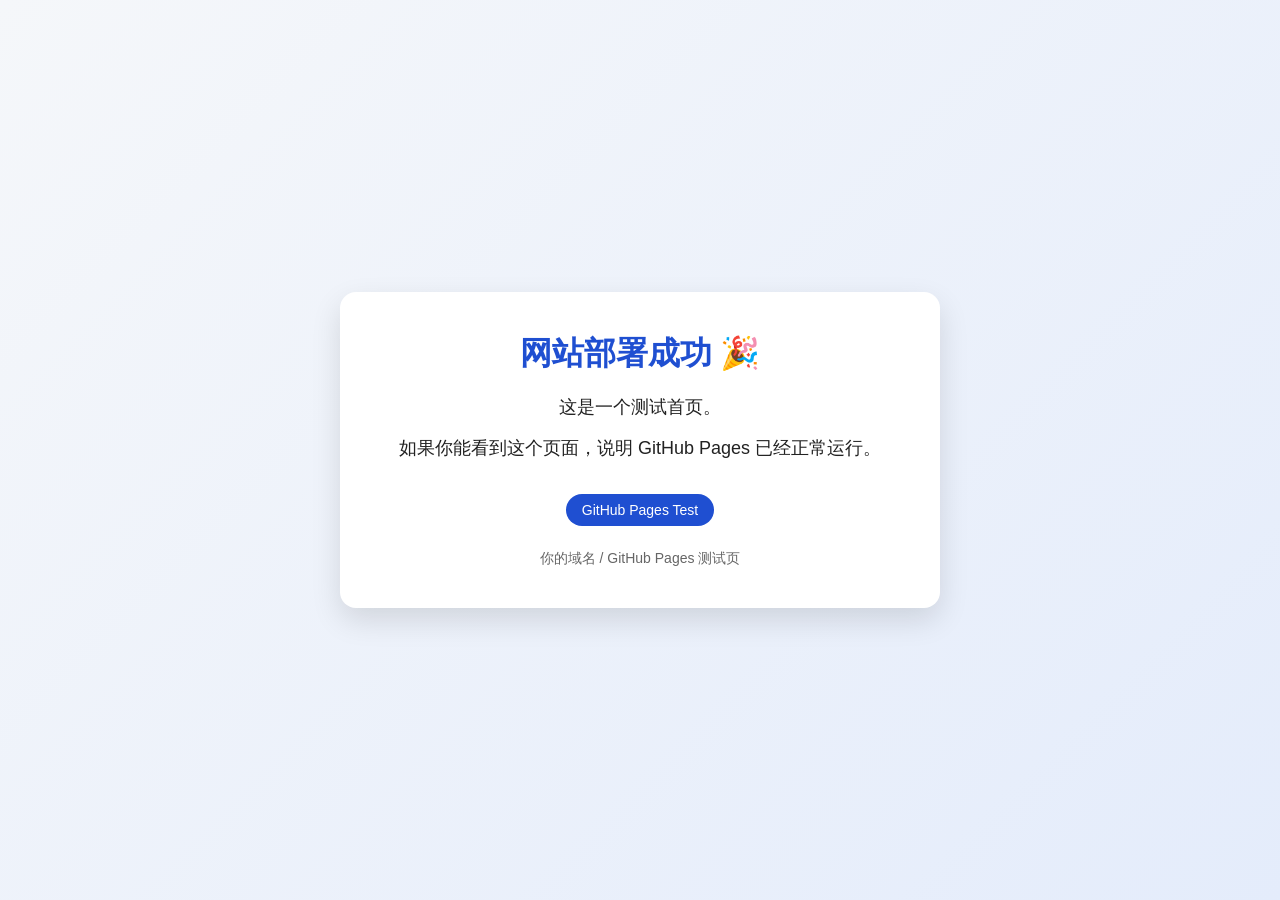
==== index.html @ 28eee6cb "Add files via upload" ====
<!DOCTYPE html>
<html lang="zh-CN">
<head>
  <meta charset="UTF-8" />
  <meta name="viewport" content="width=device-width, initial-scale=1.0" />
  <title>测试页面</title>
  <style>
    * {
      box-sizing: border-box;
    }

    body {
      margin: 0;
      font-family: Arial, "PingFang SC", "Microsoft YaHei", sans-serif;
      background: linear-gradient(135deg, #f5f7fa, #e4ecfb);
      color: #222;
      min-height: 100vh;
      display: flex;
      align-items: center;
      justify-content: center;
    }

    .card {
      width: 90%;
      max-width: 600px;
      background: #fff;
      border-radius: 16px;
      padding: 40px 30px;
      box-shadow: 0 12px 30px rgba(0, 0, 0, 0.12);
      text-align: center;
    }

    h1 {
      margin: 0 0 16px;
      font-size: 32px;
      color: #1f4fd1;
    }

    p {
      font-size: 18px;
      line-height: 1.7;
      margin: 10px 0;
    }

    .tag {
      display: inline-block;
      margin-top: 20px;
      padding: 8px 16px;
      background: #1f4fd1;
      color: #fff;
      border-radius: 999px;
      font-size: 14px;
    }

    .footer {
      margin-top: 24px;
      font-size: 14px;
      color: #666;
    }

    @media (max-width: 480px) {
      .card {
        padding: 30px 20px;
      }

      h1 {
        font-size: 26px;
      }

      p {
        font-size: 16px;
      }
    }
  </style>
</head>
<body>
  <div class="card">
    <h1>网站部署成功 🎉</h1>
    <p>这是一个测试首页。</p>
    <p>如果你能看到这个页面，说明 GitHub Pages 已经正常运行。</p>
    <div class="tag">GitHub Pages Test</div>
    <div class="footer">你的域名 / GitHub Pages 测试页</div>
  </div>
</body>
</html>
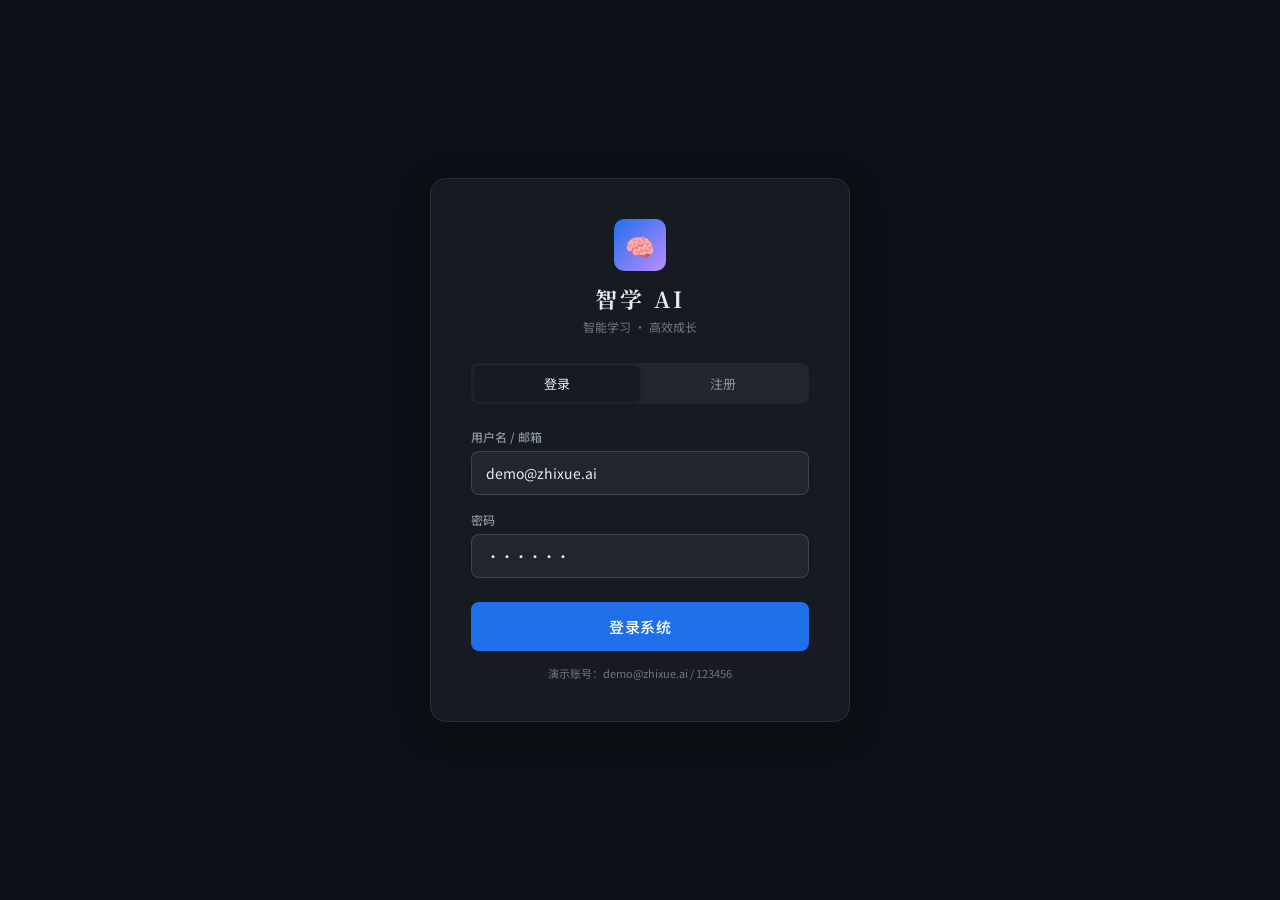
==== commit bbd2c53c: "Update index.html" ====
--- a/index.html
+++ b/index.html
@@ -1,85 +1,2077 @@
 <!DOCTYPE html>
 <html lang="zh-CN">
 <head>
-  <meta charset="UTF-8" />
-  <meta name="viewport" content="width=device-width, initial-scale=1.0" />
-  <title>测试页面</title>
-  <style>
-    * {
-      box-sizing: border-box;
-    }
-
-    body {
-      margin: 0;
-      font-family: Arial, "PingFang SC", "Microsoft YaHei", sans-serif;
-      background: linear-gradient(135deg, #f5f7fa, #e4ecfb);
-      color: #222;
-      min-height: 100vh;
-      display: flex;
-      align-items: center;
-      justify-content: center;
-    }
-
-    .card {
-      width: 90%;
-      max-width: 600px;
-      background: #fff;
-      border-radius: 16px;
-      padding: 40px 30px;
-      box-shadow: 0 12px 30px rgba(0, 0, 0, 0.12);
-      text-align: center;
-    }
-
-    h1 {
-      margin: 0 0 16px;
-      font-size: 32px;
-      color: #1f4fd1;
-    }
-
-    p {
-      font-size: 18px;
-      line-height: 1.7;
-      margin: 10px 0;
-    }
-
-    .tag {
-      display: inline-block;
-      margin-top: 20px;
-      padding: 8px 16px;
-      background: #1f4fd1;
-      color: #fff;
-      border-radius: 999px;
-      font-size: 14px;
-    }
-
-    .footer {
-      margin-top: 24px;
-      font-size: 14px;
-      color: #666;
-    }
-
-    @media (max-width: 480px) {
-      .card {
-        padding: 30px 20px;
-      }
-
-      h1 {
-        font-size: 26px;
-      }
-
-      p {
-        font-size: 16px;
-      }
-    }
-  </style>
+<meta charset="UTF-8">
+<meta name="viewport" content="width=device-width, initial-scale=1.0">
+<title>智学 AI · 完整学习系统</title>
+<style>
+@import url('https://fonts.googleapis.com/css2?family=Noto+Serif+SC:wght@400;600;700;900&family=Noto+Sans+SC:wght@300;400;500;700&family=JetBrains+Mono:wght@400;500;600&display=swap');
+
+:root {
+  --bg: #0d1117;
+  --bg2: #161b22;
+  --bg3: #21262d;
+  --bg4: #2d333b;
+  --border: rgba(255,255,255,0.08);
+  --border2: rgba(255,255,255,0.14);
+  --text: #e6edf3;
+  --text2: #8b949e;
+  --text3: #6e7681;
+  --accent: #58a6ff;
+  --accent2: #1f6feb;
+  --green: #3fb950;
+  --orange: #d29922;
+  --red: #f85149;
+  --purple: #bc8cff;
+  --teal: #39d353;
+  --gold: #e3b341;
+  --glow: 0 0 20px rgba(88,166,255,0.15);
+  --shadow: 0 8px 32px rgba(0,0,0,0.4);
+  --radius: 12px;
+  --radius-sm: 8px;
+}
+
+*{box-sizing:border-box;margin:0;padding:0;}
+html{scroll-behavior:smooth;}
+body{font-family:'Noto Sans SC',sans-serif;background:var(--bg);color:var(--text);min-height:100vh;overflow-x:hidden;}
+
+/* Scrollbar */
+::-webkit-scrollbar{width:5px;height:5px;}
+::-webkit-scrollbar-track{background:var(--bg2);}
+::-webkit-scrollbar-thumb{background:var(--bg4);border-radius:3px;}
+
+/* ===== LAYOUT ===== */
+.app{display:flex;min-height:100vh;}
+
+/* Sidebar */
+.sidebar{
+  width:220px;min-width:220px;background:var(--bg2);
+  border-right:1px solid var(--border);
+  display:flex;flex-direction:column;
+  position:sticky;top:0;height:100vh;overflow-y:auto;
+  transition:width 0.3s;z-index:100;
+}
+.sidebar-logo{
+  padding:20px 18px 14px;
+  border-bottom:1px solid var(--border);
+  display:flex;align-items:center;gap:10px;
+}
+.logo-icon{
+  width:34px;height:34px;border-radius:10px;
+  background:linear-gradient(135deg,#1f6feb,#bc8cff);
+  display:flex;align-items:center;justify-content:center;
+  font-size:16px;flex-shrink:0;
+}
+.logo-text{font-family:'Noto Serif SC',serif;font-size:16px;font-weight:700;letter-spacing:2px;}
+.logo-sub{font-size:9px;color:var(--text3);letter-spacing:1px;margin-top:1px;}
+
+.sidebar-nav{flex:1;padding:10px 10px;}
+.nav-section{margin-bottom:20px;}
+.nav-section-title{
+  font-size:10px;color:var(--text3);letter-spacing:1.5px;
+  text-transform:uppercase;padding:4px 8px 8px;font-weight:600;
+}
+.nav-item{
+  display:flex;align-items:center;gap:10px;
+  padding:9px 10px;border-radius:var(--radius-sm);
+  cursor:pointer;transition:all 0.2s;
+  font-size:13px;color:var(--text2);
+  position:relative;
+}
+.nav-item:hover{background:var(--bg3);color:var(--text);}
+.nav-item.active{background:rgba(88,166,255,0.12);color:var(--accent);}
+.nav-item.active::before{
+  content:'';position:absolute;left:-10px;top:50%;transform:translateY(-50%);
+  width:3px;height:18px;background:var(--accent);border-radius:2px;
+}
+.nav-icon{font-size:15px;width:18px;text-align:center;}
+.nav-badge{
+  margin-left:auto;background:var(--accent2);color:white;
+  font-size:10px;padding:1px 6px;border-radius:10px;
+  font-family:'JetBrains Mono',monospace;
+}
+
+.sidebar-footer{
+  padding:14px;border-top:1px solid var(--border);
+}
+.user-card{
+  display:flex;align-items:center;gap:10px;
+  padding:8px;border-radius:var(--radius-sm);
+  cursor:pointer;
+}
+.user-card:hover{background:var(--bg3);}
+.avatar{
+  width:32px;height:32px;border-radius:50%;
+  background:linear-gradient(135deg,#1f6feb,#39d353);
+  display:flex;align-items:center;justify-content:center;
+  font-size:13px;font-weight:700;color:white;flex-shrink:0;
+}
+.user-info{flex:1;min-width:0;}
+.user-name{font-size:13px;font-weight:500;white-space:nowrap;overflow:hidden;text-overflow:ellipsis;}
+.user-role{font-size:10px;color:var(--text3);}
+.user-logout{font-size:11px;color:var(--text3);cursor:pointer;padding:2px 6px;border-radius:4px;margin-left:auto;}
+.user-logout:hover{color:var(--red);background:rgba(248,81,73,0.1);}
+
+/* Main content */
+.main{flex:1;overflow-y:auto;min-width:0;}
+
+/* ===== PAGES ===== */
+.page{display:none;padding:32px;min-height:100vh;animation:fadeIn 0.3s ease;}
+.page.active{display:block;}
+@keyframes fadeIn{from{opacity:0;transform:translateY(8px);}to{opacity:1;transform:translateY(0);}}
+
+.page-header{margin-bottom:28px;}
+.page-title{font-family:'Noto Serif SC',serif;font-size:24px;font-weight:700;margin-bottom:6px;}
+.page-sub{font-size:13px;color:var(--text2);}
+
+/* ===== AUTH ===== */
+#page-auth{
+  display:flex;align-items:center;justify-content:center;
+  min-height:100vh;background:var(--bg);padding:20px;
+}
+.auth-container{
+  width:100%;max-width:420px;
+  background:var(--bg2);border:1px solid var(--border);
+  border-radius:16px;padding:40px;
+  box-shadow:var(--shadow);
+}
+.auth-logo{text-align:center;margin-bottom:28px;}
+.auth-logo .logo-icon{width:52px;height:52px;font-size:24px;margin:0 auto 12px;}
+.auth-logo h1{font-family:'Noto Serif SC',serif;font-size:22px;letter-spacing:3px;}
+.auth-logo p{font-size:12px;color:var(--text3);margin-top:4px;}
+.auth-tabs{display:flex;gap:0;margin-bottom:24px;background:var(--bg3);border-radius:8px;padding:3px;}
+.auth-tab{
+  flex:1;padding:8px;text-align:center;font-size:13px;
+  cursor:pointer;border-radius:6px;transition:all 0.2s;color:var(--text2);
+}
+.auth-tab.active{background:var(--bg2);color:var(--text);box-shadow:0 1px 4px rgba(0,0,0,0.3);}
+.form-group{margin-bottom:16px;}
+.form-label{font-size:12px;color:var(--text2);margin-bottom:6px;display:block;font-weight:500;}
+.form-input{
+  width:100%;padding:11px 14px;
+  background:var(--bg3);border:1px solid var(--border2);
+  border-radius:var(--radius-sm);color:var(--text);
+  font-size:14px;font-family:'Noto Sans SC',sans-serif;
+  outline:none;transition:border-color 0.2s;
+}
+.form-input:focus{border-color:var(--accent);}
+.form-select{
+  width:100%;padding:11px 14px;
+  background:var(--bg3);border:1px solid var(--border2);
+  border-radius:var(--radius-sm);color:var(--text);
+  font-size:14px;font-family:'Noto Sans SC',sans-serif;
+  outline:none;-webkit-appearance:none;
+}
+.btn{
+  display:inline-flex;align-items:center;justify-content:center;gap:6px;
+  padding:10px 20px;border-radius:var(--radius-sm);
+  font-size:13px;font-weight:500;font-family:'Noto Sans SC',sans-serif;
+  cursor:pointer;border:none;transition:all 0.2s;letter-spacing:0.5px;
+}
+.btn-primary{background:var(--accent2);color:white;}
+.btn-primary:hover{background:#388bfd;transform:translateY(-1px);box-shadow:0 4px 16px rgba(31,111,235,0.35);}
+.btn-secondary{background:var(--bg3);color:var(--text);border:1px solid var(--border2);}
+.btn-secondary:hover{background:var(--bg4);}
+.btn-danger{background:rgba(248,81,73,0.15);color:var(--red);border:1px solid rgba(248,81,73,0.3);}
+.btn-danger:hover{background:rgba(248,81,73,0.25);}
+.btn-success{background:rgba(63,185,80,0.15);color:var(--green);border:1px solid rgba(63,185,80,0.3);}
+.btn-success:hover{background:rgba(63,185,80,0.25);}
+.btn-full{width:100%;}
+.btn-sm{padding:6px 14px;font-size:12px;}
+.btn-lg{padding:14px 28px;font-size:15px;}
+.btn:disabled{opacity:0.4;cursor:not-allowed;transform:none!important;}
+
+/* ===== CARDS ===== */
+.card{
+  background:var(--bg2);border:1px solid var(--border);
+  border-radius:var(--radius);padding:20px;
+  transition:border-color 0.2s;
+}
+.card:hover{border-color:var(--border2);}
+.card-header{display:flex;align-items:center;justify-content:space-between;margin-bottom:16px;}
+.card-title{font-size:14px;font-weight:600;display:flex;align-items:center;gap:8px;}
+
+/* ===== GRID ===== */
+.grid-2{display:grid;grid-template-columns:repeat(2,1fr);gap:16px;}
+.grid-3{display:grid;grid-template-columns:repeat(3,1fr);gap:16px;}
+.grid-4{display:grid;grid-template-columns:repeat(4,1fr);gap:16px;}
+
+/* ===== STAT CARDS ===== */
+.stat-card{
+  background:var(--bg2);border:1px solid var(--border);
+  border-radius:var(--radius);padding:20px;
+  position:relative;overflow:hidden;
+}
+.stat-card::before{
+  content:'';position:absolute;top:0;left:0;right:0;height:2px;
+}
+.stat-card.blue::before{background:linear-gradient(90deg,var(--accent),var(--purple));}
+.stat-card.green::before{background:linear-gradient(90deg,var(--green),var(--teal));}
+.stat-card.orange::before{background:linear-gradient(90deg,var(--orange),var(--gold));}
+.stat-card.red::before{background:linear-gradient(90deg,var(--red),var(--orange));}
+.stat-num{font-family:'JetBrains Mono',monospace;font-size:28px;font-weight:600;margin-bottom:4px;}
+.stat-label{font-size:12px;color:var(--text2);}
+.stat-icon{font-size:28px;position:absolute;right:16px;top:16px;opacity:0.15;}
+.stat-change{font-size:11px;margin-top:8px;}
+.stat-change.up{color:var(--green);}
+.stat-change.down{color:var(--red);}
+
+/* ===== DASHBOARD ===== */
+.activity-grid{
+  display:grid;
+  grid-template-columns:7px;
+  gap:3px;
+  /* will be built by JS */
+}
+.heatmap{display:flex;gap:3px;flex-wrap:nowrap;overflow-x:auto;padding-bottom:4px;}
+.heatmap-col{display:flex;flex-direction:column;gap:3px;}
+.heatmap-cell{
+  width:12px;height:12px;border-radius:2px;
+  background:var(--bg3);
+  transition:background 0.2s;cursor:default;
+}
+.heatmap-cell.l1{background:rgba(57,211,83,0.2);}
+.heatmap-cell.l2{background:rgba(57,211,83,0.45);}
+.heatmap-cell.l3{background:rgba(57,211,83,0.7);}
+.heatmap-cell.l4{background:var(--teal);}
+
+/* ===== RESOURCE LIBRARY ===== */
+.file-grid{display:grid;grid-template-columns:repeat(auto-fill,minmax(200px,1fr));gap:14px;}
+.file-card{
+  background:var(--bg2);border:1px solid var(--border);
+  border-radius:var(--radius);padding:16px;
+  cursor:pointer;transition:all 0.2s;
+  position:relative;overflow:hidden;
+}
+.file-card:hover{border-color:var(--accent);transform:translateY(-2px);box-shadow:var(--glow);}
+.file-card.selected{border-color:var(--accent);background:rgba(88,166,255,0.06);}
+.file-type-icon{font-size:32px;margin-bottom:10px;display:block;}
+.file-name{font-size:13px;font-weight:500;margin-bottom:4px;word-break:break-word;}
+.file-meta{font-size:11px;color:var(--text3);}
+.file-tags{display:flex;flex-wrap:wrap;gap:4px;margin-top:8px;}
+.tag{
+  padding:2px 8px;border-radius:10px;font-size:10px;
+  background:rgba(88,166,255,0.1);color:var(--accent);
+  border:1px solid rgba(88,166,255,0.2);
+}
+.file-actions{
+  display:flex;gap:6px;margin-top:10px;
+  opacity:0;transition:opacity 0.2s;
+}
+.file-card:hover .file-actions{opacity:1;}
+.upload-drop-zone{
+  border:2px dashed var(--border2);border-radius:var(--radius);
+  padding:40px;text-align:center;cursor:pointer;
+  transition:all 0.3s;margin-bottom:20px;
+}
+.upload-drop-zone:hover,.upload-drop-zone.drag-over{
+  border-color:var(--accent);background:rgba(88,166,255,0.04);
+}
+.upload-drop-zone input{position:absolute;opacity:0;pointer-events:none;}
+
+/* ===== QUIZ ===== */
+.quiz-setup{max-width:700px;}
+.quiz-active{max-width:760px;margin:0 auto;}
+.question-wrapper{
+  background:var(--bg2);border:1px solid var(--border);
+  border-radius:16px;padding:32px;
+  animation:fadeIn 0.4s ease;
+}
+.q-meta{display:flex;align-items:center;gap:12px;margin-bottom:20px;}
+.q-num{
+  font-family:'JetBrains Mono',monospace;font-size:12px;
+  color:var(--text3);
+}
+.q-type-tag{
+  padding:3px 10px;border-radius:20px;font-size:11px;font-weight:500;
+  letter-spacing:0.5px;
+}
+.type-single{background:rgba(88,166,255,0.1);color:var(--accent);}
+.type-multi{background:rgba(188,140,255,0.1);color:var(--purple);}
+.type-truefalse{background:rgba(63,185,80,0.1);color:var(--green);}
+.type-fill{background:rgba(210,153,34,0.1);color:var(--orange);}
+.q-text{
+  font-family:'Noto Serif SC',serif;font-size:18px;
+  line-height:1.8;margin-bottom:24px;font-weight:600;
+}
+.options{display:flex;flex-direction:column;gap:10px;}
+.option{
+  display:flex;align-items:flex-start;gap:14px;
+  padding:14px 18px;border-radius:10px;
+  border:1.5px solid var(--border);background:var(--bg3);
+  cursor:pointer;transition:all 0.2s;font-size:14px;
+  color:var(--text2);text-align:left;width:100%;
+}
+.option:hover:not(:disabled){border-color:var(--accent);color:var(--text);transform:translateX(3px);}
+.option.correct{border-color:var(--green)!important;background:rgba(63,185,80,0.08);color:var(--green)!important;}
+.option.wrong{border-color:var(--red)!important;background:rgba(248,81,73,0.08);color:var(--red)!important;}
+.option.selected-temp{border-color:var(--accent);background:rgba(88,166,255,0.08);color:var(--accent);}
+.opt-circle{
+  width:22px;height:22px;min-width:22px;border-radius:50%;
+  border:1.5px solid currentColor;display:flex;
+  align-items:center;justify-content:center;
+  font-size:11px;font-weight:700;flex-shrink:0;margin-top:1px;
+  font-family:'JetBrains Mono',monospace;
+}
+.fill-answer-input{
+  width:100%;padding:14px 18px;
+  background:var(--bg3);border:1.5px solid var(--border2);
+  border-radius:10px;color:var(--text);
+  font-size:15px;font-family:'Noto Sans SC',sans-serif;
+  outline:none;transition:border-color 0.2s;
+}
+.fill-answer-input:focus{border-color:var(--accent);}
+.fill-answer-input.correct{border-color:var(--green);background:rgba(63,185,80,0.05);}
+.fill-answer-input.wrong{border-color:var(--red);background:rgba(248,81,73,0.05);}
+.explanation-box{
+  display:none;margin-top:20px;padding:16px 20px;
+  background:rgba(227,179,65,0.06);border-left:3px solid var(--gold);
+  border-radius:0 8px 8px 0;font-size:13px;
+  color:var(--text2);line-height:1.8;
+}
+.explanation-box.show{display:block;animation:fadeIn 0.3s ease;}
+.explanation-box strong{color:var(--gold);}
+.quiz-actions{display:flex;gap:10px;margin-top:24px;}
+.quiz-progress-bar{
+  height:3px;background:var(--bg3);border-radius:2px;
+  margin-bottom:28px;overflow:hidden;
+}
+.quiz-progress-fill{
+  height:100%;border-radius:2px;
+  background:linear-gradient(90deg,var(--accent),var(--purple));
+  transition:width 0.5s ease;
+}
+
+/* ===== RESULTS ===== */
+.result-card{
+  background:var(--bg2);border:1px solid var(--border);
+  border-radius:16px;padding:40px;text-align:center;
+  max-width:600px;margin:0 auto;
+}
+.result-ring{
+  width:120px;height:120px;margin:0 auto 24px;
+  border-radius:50%;
+  background:conic-gradient(var(--green) var(--pct,0%),var(--bg3) 0);
+  display:flex;align-items:center;justify-content:center;
+  position:relative;
+}
+.result-ring::before{
+  content:'';position:absolute;inset:12px;
+  background:var(--bg2);border-radius:50%;
+}
+.result-ring-text{position:relative;z-index:1;text-align:center;}
+.result-pct{font-family:'JetBrains Mono',monospace;font-size:26px;font-weight:700;color:var(--green);}
+.result-stats-row{display:flex;justify-content:center;gap:40px;margin:20px 0;}
+.rs{text-align:center;}
+.rs-num{font-family:'JetBrains Mono',monospace;font-size:28px;font-weight:600;}
+.rs-lbl{font-size:11px;color:var(--text3);margin-top:2px;letter-spacing:1px;}
+
+/* ===== ANALYTICS ===== */
+.chart-area{
+  background:var(--bg2);border:1px solid var(--border);
+  border-radius:var(--radius);padding:20px;
+}
+.bar-chart{display:flex;align-items:flex-end;gap:8px;height:140px;}
+.bar-wrap{flex:1;display:flex;flex-direction:column;align-items:center;gap:6px;}
+.bar{
+  width:100%;border-radius:4px 4px 0 0;min-height:4px;
+  background:linear-gradient(to top,var(--accent2),var(--accent));
+  transition:height 0.6s ease;position:relative;
+}
+.bar-val{font-family:'JetBrains Mono',monospace;font-size:10px;color:var(--text3);}
+.bar-lbl{font-size:10px;color:var(--text3);}
+.line-chart{
+  width:100%;height:140px;overflow:visible;
+}
+
+/* ===== COMMUNITY ===== */
+.post-list{display:flex;flex-direction:column;gap:12px;}
+.post-card{
+  background:var(--bg2);border:1px solid var(--border);
+  border-radius:var(--radius);padding:18px;
+  cursor:pointer;transition:all 0.2s;
+}
+.post-card:hover{border-color:var(--border2);transform:translateX(3px);}
+.post-header{display:flex;align-items:center;gap:10px;margin-bottom:10px;}
+.post-avatar{
+  width:34px;height:34px;border-radius:50%;
+  background:linear-gradient(135deg,var(--accent2),var(--purple));
+  display:flex;align-items:center;justify-content:center;
+  font-size:13px;font-weight:700;color:white;flex-shrink:0;
+}
+.post-author{font-size:13px;font-weight:500;}
+.post-time{font-size:11px;color:var(--text3);margin-left:auto;}
+.post-title{font-size:14px;font-weight:600;margin-bottom:6px;line-height:1.5;}
+.post-preview{font-size:12px;color:var(--text2);line-height:1.7;}
+.post-footer{display:flex;align-items:center;gap:16px;margin-top:12px;}
+.post-stat{display:flex;align-items:center;gap:4px;font-size:12px;color:var(--text3);}
+.post-stat:hover{color:var(--accent);}
+.post-tags{display:flex;gap:6px;margin-left:auto;}
+
+.comment-area{margin-top:16px;border-top:1px solid var(--border);padding-top:16px;}
+.comment-item{display:flex;gap:10px;margin-bottom:14px;}
+.comment-body{background:var(--bg3);border-radius:8px;padding:10px 14px;flex:1;}
+.comment-name{font-size:12px;font-weight:600;margin-bottom:4px;}
+.comment-text{font-size:12px;color:var(--text2);line-height:1.6;}
+.post-input-row{display:flex;gap:10px;margin-top:12px;}
+
+/* ===== MODAL ===== */
+.modal-overlay{
+  position:fixed;inset:0;background:rgba(0,0,0,0.6);
+  display:flex;align-items:center;justify-content:center;
+  z-index:1000;padding:20px;
+  animation:fadeIn 0.2s ease;
+}
+.modal-overlay.hidden{display:none;}
+.modal{
+  background:var(--bg2);border:1px solid var(--border2);
+  border-radius:16px;padding:28px;
+  max-width:520px;width:100%;max-height:80vh;
+  overflow-y:auto;box-shadow:var(--shadow);
+}
+.modal-title{font-family:'Noto Serif SC',serif;font-size:18px;font-weight:700;margin-bottom:20px;}
+
+/* ===== BADGES ===== */
+.badge{
+  padding:3px 10px;border-radius:10px;font-size:11px;font-weight:500;
+  letter-spacing:0.5px;
+}
+.badge-blue{background:rgba(88,166,255,0.12);color:var(--accent);}
+.badge-green{background:rgba(63,185,80,0.12);color:var(--green);}
+.badge-orange{background:rgba(210,153,34,0.12);color:var(--orange);}
+.badge-red{background:rgba(248,81,73,0.12);color:var(--red);}
+.badge-purple{background:rgba(188,140,255,0.12);color:var(--purple);}
+
+/* ===== TABS ===== */
+.tabs{display:flex;gap:0;border-bottom:1px solid var(--border);margin-bottom:20px;}
+.tab{
+  padding:10px 16px;font-size:13px;cursor:pointer;
+  color:var(--text2);border-bottom:2px solid transparent;
+  margin-bottom:-1px;transition:all 0.2s;
+}
+.tab.active{color:var(--accent);border-bottom-color:var(--accent);}
+.tab:hover:not(.active){color:var(--text);}
+
+/* ===== MISC ===== */
+.divider{height:1px;background:var(--border);margin:20px 0;}
+.flex{display:flex;align-items:center;}
+.flex-between{display:flex;align-items:center;justify-content:space-between;}
+.gap-8{gap:8px;}
+.gap-12{gap:12px;}
+.mt-8{margin-top:8px;}
+.mt-12{margin-top:12px;}
+.mt-16{margin-top:16px;}
+.mt-20{margin-top:20px;}
+.text-sm{font-size:12px;color:var(--text2);}
+.text-xs{font-size:11px;color:var(--text3);}
+.mono{font-family:'JetBrains Mono',monospace;}
+.empty-state{text-align:center;padding:48px 20px;color:var(--text3);}
+.empty-icon{font-size:48px;margin-bottom:12px;opacity:0.4;}
+.empty-text{font-size:14px;}
+.search-bar{
+  display:flex;align-items:center;gap:8px;
+  background:var(--bg3);border:1px solid var(--border);
+  border-radius:8px;padding:8px 14px;
+}
+.search-bar input{
+  background:none;border:none;color:var(--text);
+  font-size:13px;font-family:'Noto Sans SC',sans-serif;
+  outline:none;flex:1;
+}
+.search-bar input::placeholder{color:var(--text3);}
+.progress-bar-mini{
+  height:6px;background:var(--bg3);border-radius:3px;overflow:hidden;
+}
+.progress-bar-mini-fill{
+  height:100%;border-radius:3px;
+  background:linear-gradient(90deg,var(--accent),var(--purple));
+  transition:width 0.5s;
+}
+.toast{
+  position:fixed;bottom:24px;right:24px;
+  background:var(--bg3);border:1px solid var(--border2);
+  color:var(--text);border-radius:8px;padding:12px 18px;
+  font-size:13px;z-index:9999;
+  transform:translateY(60px);opacity:0;
+  transition:all 0.3s;pointer-events:none;max-width:280px;
+}
+.toast.show{transform:translateY(0);opacity:1;}
+.leaderboard-item{
+  display:flex;align-items:center;gap:12px;
+  padding:12px;border-radius:8px;
+  transition:background 0.2s;
+}
+.leaderboard-item:hover{background:var(--bg3);}
+.rank-num{
+  width:24px;text-align:center;
+  font-family:'JetBrains Mono',monospace;
+  font-size:13px;font-weight:600;color:var(--text3);
+}
+.rank-num.gold{color:#ffd700;}
+.rank-num.silver{color:#c0c0c0;}
+.rank-num.bronze{color:#cd7f32;}
+.streak-flame{font-size:18px;}
+
+/* Responsive */
+@media(max-width:900px){
+  .sidebar{width:60px;min-width:60px;}
+  .nav-item span:not(.nav-icon){display:none;}
+  .nav-section-title{display:none;}
+  .logo-text,.logo-sub{display:none;}
+  .sidebar-logo{justify-content:center;}
+  .user-info,.user-logout{display:none;}
+  .grid-4{grid-template-columns:repeat(2,1fr);}
+  .grid-3{grid-template-columns:repeat(2,1fr);}
+}
+@media(max-width:600px){
+  .page{padding:16px;}
+  .grid-2,.grid-3,.grid-4{grid-template-columns:1fr;}
+}
+</style>
 </head>
 <body>
-  <div class="card">
-    <h1>网站部署成功 🎉</h1>
-    <p>这是一个测试首页。</p>
-    <p>如果你能看到这个页面，说明 GitHub Pages 已经正常运行。</p>
-    <div class="tag">GitHub Pages Test</div>
-    <div class="footer">你的域名 / GitHub Pages 测试页</div>
+
+<!-- ===== AUTH PAGE ===== -->
+<div id="page-auth" style="display:flex;">
+  <div class="auth-container">
+    <div class="auth-logo">
+      <div class="logo-icon">🧠</div>
+      <h1>智学 AI</h1>
+      <p>智能学习 · 高效成长</p>
+    </div>
+    <div class="auth-tabs">
+      <div class="auth-tab active" onclick="switchAuthTab('login')">登录</div>
+      <div class="auth-tab" onclick="switchAuthTab('register')">注册</div>
+    </div>
+    <!-- Login -->
+    <div id="auth-login">
+      <div class="form-group">
+        <label class="form-label">用户名 / 邮箱</label>
+        <input class="form-input" id="login-email" type="text" placeholder="输入账号" value="demo@zhixue.ai">
+      </div>
+      <div class="form-group">
+        <label class="form-label">密码</label>
+        <input class="form-input" id="login-pass" type="password" placeholder="输入密码" value="123456">
+      </div>
+      <button class="btn btn-primary btn-full btn-lg" onclick="doLogin()" style="margin-top:8px;">
+        登录系统
+      </button>
+      <p class="text-xs" style="text-align:center;margin-top:14px;">演示账号：demo@zhixue.ai / 123456</p>
+    </div>
+    <!-- Register -->
+    <div id="auth-register" style="display:none;">
+      <div class="form-group">
+        <label class="form-label">用户名</label>
+        <input class="form-input" id="reg-name" placeholder="输入用户名">
+      </div>
+      <div class="form-group">
+        <label class="form-label">邮箱</label>
+        <input class="form-input" id="reg-email" type="email" placeholder="输入邮箱">
+      </div>
+      <div class="form-group">
+        <label class="form-label">身份</label>
+        <select class="form-select" id="reg-role">
+          <option value="student">学生</option>
+          <option value="teacher">教师</option>
+          <option value="trainer">企业培训师</option>
+        </select>
+      </div>
+      <div class="form-group">
+        <label class="form-label">密码</label>
+        <input class="form-input" id="reg-pass" type="password" placeholder="设置密码">
+      </div>
+      <button class="btn btn-primary btn-full btn-lg" onclick="doRegister()" style="margin-top:8px;">
+        创建账号
+      </button>
+    </div>
   </div>
+</div>
+
+<!-- ===== MAIN APP ===== -->
+<div class="app" id="app" style="display:none;">
+  <!-- Sidebar -->
+  <div class="sidebar">
+    <div class="sidebar-logo">
+      <div class="logo-icon">🧠</div>
+      <div>
+        <div class="logo-text">智学</div>
+        <div class="logo-sub">AI Learning</div>
+      </div>
+    </div>
+    <div class="sidebar-nav">
+      <div class="nav-section">
+        <div class="nav-section-title">主菜单</div>
+        <div class="nav-item active" onclick="navigate('dashboard')">
+          <span class="nav-icon">📊</span><span>学习概览</span>
+        </div>
+        <div class="nav-item" onclick="navigate('library')">
+          <span class="nav-icon">📚</span><span>资料库</span>
+        </div>
+        <div class="nav-item" onclick="navigate('quiz')">
+          <span class="nav-icon">✏️</span><span>AI出题练习</span>
+        </div>
+        <div class="nav-item" onclick="navigate('history')">
+          <span class="nav-icon">📋</span><span>练习记录</span>
+        </div>
+      </div>
+      <div class="nav-section">
+        <div class="nav-section-title">分析</div>
+        <div class="nav-item" onclick="navigate('analytics')">
+          <span class="nav-icon">📈</span><span>学习报表</span>
+        </div>
+        <div class="nav-item" onclick="navigate('community')">
+          <span class="nav-icon">💬</span><span>学习社区</span>
+          <span class="nav-badge" id="communityBadge">3</span>
+        </div>
+      </div>
+      <div class="nav-section">
+        <div class="nav-section-title">系统</div>
+        <div class="nav-item" onclick="navigate('settings')">
+          <span class="nav-icon">⚙️</span><span>设置</span>
+        </div>
+      </div>
+    </div>
+    <div class="sidebar-footer">
+      <div class="user-card">
+        <div class="avatar" id="sidebarAvatar">U</div>
+        <div class="user-info">
+          <div class="user-name" id="sidebarName">用户</div>
+          <div class="user-role" id="sidebarRole">学生</div>
+        </div>
+        <div class="user-logout" onclick="doLogout()" title="退出">⏏</div>
+      </div>
+    </div>
+  </div>
+
+  <!-- Main Content -->
+  <div class="main">
+
+    <!-- ===== DASHBOARD ===== -->
+    <div class="page active" id="page-dashboard">
+      <div class="page-header flex-between">
+        <div>
+          <div class="page-title" id="dashWelcome">👋 欢迎回来</div>
+          <div class="page-sub">今天是 <span id="todayDate"></span>，继续你的学习之旅吧！</div>
+        </div>
+        <button class="btn btn-primary" onclick="navigate('quiz')">+ 开始练习</button>
+      </div>
+
+      <!-- Stats -->
+      <div class="grid-4" style="margin-bottom:20px;">
+        <div class="stat-card blue">
+          <div class="stat-icon">📚</div>
+          <div class="stat-num" id="statFiles">0</div>
+          <div class="stat-label">已上传资料</div>
+          <div class="stat-change up" id="statFilesChange">↑ 本周新增 0 份</div>
+        </div>
+        <div class="stat-card green">
+          <div class="stat-icon">✏️</div>
+          <div class="stat-num" id="statQuizzes">0</div>
+          <div class="stat-label">完成练习</div>
+          <div class="stat-change up" id="statAccuracy">平均正确率 0%</div>
+        </div>
+        <div class="stat-card orange">
+          <div class="stat-icon">🔥</div>
+          <div class="stat-num" id="statStreak">0</div>
+          <div class="stat-label">连续学习天数</div>
+          <div class="stat-change" id="statStreakSub" style="color:var(--orange);">保持势头！</div>
+        </div>
+        <div class="stat-card red">
+          <div class="stat-icon">⭐</div>
+          <div class="stat-num" id="statPoints">0</div>
+          <div class="stat-label">学习积分</div>
+          <div class="stat-change up">排名 <span id="statRank">#--</span></div>
+        </div>
+      </div>
+
+      <div class="grid-2" style="margin-bottom:20px;">
+        <!-- Activity Heatmap -->
+        <div class="card">
+          <div class="card-header">
+            <div class="card-title">📅 学习热力图</div>
+            <span class="text-xs">过去 90 天</span>
+          </div>
+          <div class="heatmap" id="heatmap"></div>
+          <div style="display:flex;gap:4px;align-items:center;margin-top:10px;">
+            <span class="text-xs">少</span>
+            <div class="heatmap-cell"></div>
+            <div class="heatmap-cell l1"></div>
+            <div class="heatmap-cell l2"></div>
+            <div class="heatmap-cell l3"></div>
+            <div class="heatmap-cell l4"></div>
+            <span class="text-xs">多</span>
+          </div>
+        </div>
+
+        <!-- Recent Quizzes -->
+        <div class="card">
+          <div class="card-header">
+            <div class="card-title">🕐 最近练习</div>
+            <span class="btn btn-sm btn-secondary" onclick="navigate('history')">全部</span>
+          </div>
+          <div id="recentQuizList">
+            <div class="empty-state" style="padding:20px;">
+              <div class="empty-icon">✏️</div>
+              <div class="empty-text">暂无练习记录</div>
+            </div>
+          </div>
+        </div>
+      </div>
+
+      <div class="grid-2">
+        <!-- Leaderboard -->
+        <div class="card">
+          <div class="card-header">
+            <div class="card-title">🏆 积分榜</div>
+            <span class="badge badge-orange">本周</span>
+          </div>
+          <div id="leaderboard"></div>
+        </div>
+
+        <!-- Recommended -->
+        <div class="card">
+          <div class="card-header">
+            <div class="card-title">💡 AI 学习建议</div>
+          </div>
+          <div id="aiTips" style="font-size:13px;color:var(--text2);line-height:1.8;"></div>
+        </div>
+      </div>
+    </div>
+
+    <!-- ===== LIBRARY ===== -->
+    <div class="page" id="page-library">
+      <div class="page-header">
+        <div class="page-title">📚 学习资料库</div>
+        <div class="page-sub">管理你的学习文档，AI 将基于此生成练习题</div>
+      </div>
+
+      <div class="flex-between" style="margin-bottom:16px;gap:12px;flex-wrap:wrap;">
+        <div class="search-bar" style="flex:1;min-width:200px;">
+          <span>🔍</span>
+          <input placeholder="搜索资料名称、标签..." id="libSearch" oninput="filterFiles()">
+        </div>
+        <div style="display:flex;gap:8px;">
+          <select class="form-select" style="width:auto;padding:8px 12px;" id="libCategory" onchange="filterFiles()">
+            <option value="">全部分类</option>
+            <option value="数学">数学</option>
+            <option value="语文">语文</option>
+            <option value="英语">英语</option>
+            <option value="科学">科学</option>
+            <option value="历史">历史</option>
+            <option value="编程">编程</option>
+            <option value="其他">其他</option>
+          </select>
+          <button class="btn btn-primary" onclick="showUploadModal()">+ 上传资料</button>
+        </div>
+      </div>
+
+      <!-- Upload Zone -->
+      <div class="upload-drop-zone" id="uploadDropZone" onclick="document.getElementById('fileInputHidden').click()">
+        <input type="file" id="fileInputHidden" multiple style="display:none;" onchange="handleFileSelect(this)">
+        <div style="font-size:40px;margin-bottom:12px;">📁</div>
+        <div style="font-size:15px;font-weight:500;margin-bottom:6px;">拖放文件到这里，或点击上传</div>
+        <div class="text-xs">支持 TXT · PDF · DOCX · MD · PNG · JPG</div>
+      </div>
+
+      <div class="file-grid" id="fileGrid">
+        <!-- Files rendered here -->
+      </div>
+    </div>
+
+    <!-- ===== QUIZ ===== -->
+    <div class="page" id="page-quiz">
+      <!-- Setup -->
+      <div id="quizSetup" class="quiz-setup">
+        <div class="page-header">
+          <div class="page-title">✏️ AI 出题练习</div>
+          <div class="page-sub">选择资料，AI 将为你生成个性化练习题</div>
+        </div>
+
+        <div class="card" style="margin-bottom:16px;">
+          <div class="card-title" style="margin-bottom:16px;">📂 选择学习资料</div>
+          <div id="quizFileSelect" class="file-grid" style="grid-template-columns:repeat(auto-fill,minmax(160px,1fr));"></div>
+          <div id="selectedFilesHint" style="margin-top:12px;font-size:12px;color:var(--text3);">点击文件卡片选择（可多选）</div>
+        </div>
+
+        <div class="grid-2" style="margin-bottom:16px;">
+          <div class="card">
+            <div class="card-title" style="margin-bottom:14px;">⚙️ 出题设置</div>
+            <div class="form-group">
+              <label class="form-label">题目数量</label>
+              <input class="form-input" type="number" id="qCount" value="5" min="1" max="20">
+            </div>
+            <div class="form-group">
+              <label class="form-label">难度等级</label>
+              <select class="form-select" id="qDifficulty">
+                <option value="easy">基础</option>
+                <option value="medium" selected>中等</option>
+                <option value="hard">进阶</option>
+              </select>
+            </div>
+            <div class="form-group">
+              <label class="form-label">学习方向（可选）</label>
+              <input class="form-input" id="qFocus" placeholder="例：重点考察公式定义...">
+            </div>
+          </div>
+          <div class="card">
+            <div class="card-title" style="margin-bottom:14px;">🎯 题目类型</div>
+            <div style="display:flex;flex-wrap:wrap;gap:8px;margin-bottom:16px;">
+              <span class="badge badge-blue" style="cursor:pointer;padding:6px 14px;" data-qtype="single" onclick="toggleQType(this)">✓ 单选题</span>
+              <span class="badge badge-purple" style="cursor:pointer;padding:6px 14px;" data-qtype="multi" onclick="toggleQType(this)">✓ 多选题</span>
+              <span class="badge badge-green" style="cursor:pointer;padding:6px 14px;" data-qtype="truefalse" onclick="toggleQType(this)">✓ 判断题</span>
+              <span class="badge badge-orange" style="cursor:pointer;padding:6px 14px;" data-qtype="fill" onclick="toggleQType(this)">✓ 填空题</span>
+            </div>
+            <div class="form-group">
+              <label class="form-label">计时模式</label>
+              <select class="form-select" id="qTimer">
+                <option value="0">不计时</option>
+                <option value="30">每题 30 秒</option>
+                <option value="60">每题 60 秒</option>
+                <option value="600">全程 10 分钟</option>
+              </select>
+            </div>
+            <div class="form-group">
+              <label class="form-label">出题语言</label>
+              <select class="form-select" id="qLang">
+                <option value="zh">中文</option>
+                <option value="en">English</option>
+                <option value="bilingual">双语</option>
+              </select>
+            </div>
+          </div>
+        </div>
+
+        <button class="btn btn-primary btn-lg" id="startQuizBtn" onclick="startQuiz()" style="width:200px;">
+          🚀 开始出题
+        </button>
+      </div>
+
+      <!-- Active Quiz -->
+      <div id="quizActive" style="display:none;" class="quiz-active">
+        <div class="flex-between" style="margin-bottom:20px;">
+          <div class="flex gap-12">
+            <span class="text-sm" id="quizProgressTxt">1 / 5</span>
+            <span class="badge badge-green" id="quizScoreBadge">得分: 0</span>
+          </div>
+          <div class="flex gap-8">
+            <span class="badge badge-orange" id="timerBadge" style="display:none;font-family:'JetBrains Mono',monospace;">⏱ 60s</span>
+            <button class="btn btn-sm btn-secondary" onclick="exitQuiz()">退出</button>
+          </div>
+        </div>
+        <div class="quiz-progress-bar">
+          <div class="quiz-progress-fill" id="quizProgressFill" style="width:0%"></div>
+        </div>
+        <div id="questionContainer"></div>
+      </div>
+
+      <!-- Result -->
+      <div id="quizResult" style="display:none;">
+        <div class="result-card">
+          <div class="result-ring" id="resultRing">
+            <div class="result-ring-text">
+              <div class="result-pct" id="resultPct">0%</div>
+              <div style="font-size:10px;color:var(--text3);">正确率</div>
+            </div>
+          </div>
+          <div style="font-family:'Noto Serif SC',serif;font-size:22px;font-weight:700;margin-bottom:8px;" id="resultEmoji">🎉 优秀！</div>
+          <div class="text-sm" id="resultMsg"></div>
+          <div class="result-stats-row">
+            <div class="rs"><div class="rs-num" style="color:var(--green);" id="rsCorrect">0</div><div class="rs-lbl">答对</div></div>
+            <div class="rs"><div class="rs-num" style="color:var(--red);" id="rsWrong">0</div><div class="rs-lbl">答错</div></div>
+            <div class="rs"><div class="rs-num" id="rsTotal">0</div><div class="rs-lbl">总题数</div></div>
+            <div class="rs"><div class="rs-num" style="color:var(--orange);" id="rsTime">0s</div><div class="rs-lbl">用时</div></div>
+          </div>
+          <div style="display:flex;gap:10px;justify-content:center;margin-top:20px;">
+            <button class="btn btn-secondary" onclick="showReview()">📖 查看解析</button>
+            <button class="btn btn-primary" onclick="resetQuiz()">🔄 再练一次</button>
+          </div>
+          <div id="reviewSection" style="display:none;text-align:left;margin-top:24px;border-top:1px solid var(--border);padding-top:20px;"></div>
+        </div>
+      </div>
+    </div>
+
+    <!-- ===== HISTORY ===== -->
+    <div class="page" id="page-history">
+      <div class="page-header flex-between">
+        <div>
+          <div class="page-title">📋 练习记录</div>
+          <div class="page-sub">查看所有历史练习，追踪学习轨迹</div>
+        </div>
+        <button class="btn btn-danger btn-sm" onclick="clearHistory()">清空记录</button>
+      </div>
+      <div id="historyList"></div>
+    </div>
+
+    <!-- ===== ANALYTICS ===== -->
+    <div class="page" id="page-analytics">
+      <div class="page-header">
+        <div class="page-title">📈 学习报表</div>
+        <div class="page-sub">深度分析你的学习数据，发现提升空间</div>
+      </div>
+
+      <div class="grid-4" style="margin-bottom:20px;">
+        <div class="stat-card blue">
+          <div class="stat-num" id="anTotalQuizzes">0</div>
+          <div class="stat-label">总练习次数</div>
+        </div>
+        <div class="stat-card green">
+          <div class="stat-num" id="anAvgAccuracy">0%</div>
+          <div class="stat-label">平均正确率</div>
+        </div>
+        <div class="stat-card orange">
+          <div class="stat-num" id="anTotalQuestions">0</div>
+          <div class="stat-label">总答题数</div>
+        </div>
+        <div class="stat-card red">
+          <div class="stat-num" id="anBestStreak">0</div>
+          <div class="stat-label">最长连续天</div>
+        </div>
+      </div>
+
+      <div class="grid-2" style="margin-bottom:20px;">
+        <div class="card">
+          <div class="card-header">
+            <div class="card-title">📊 近7天答题量</div>
+          </div>
+          <div class="bar-chart" id="barChart"></div>
+          <div style="display:flex;justify-content:space-around;margin-top:6px;" id="barLabels"></div>
+        </div>
+        <div class="card">
+          <div class="card-header">
+            <div class="card-title">🎯 题目类型正确率</div>
+          </div>
+          <div id="typeAccuracyChart" style="margin-top:8px;"></div>
+        </div>
+      </div>
+
+      <div class="card">
+        <div class="card-header">
+          <div class="card-title">📉 正确率趋势</div>
+          <span class="text-xs">最近10次练习</span>
+        </div>
+        <svg class="line-chart" id="lineChart" viewBox="0 0 600 140"></svg>
+      </div>
+    </div>
+
+    <!-- ===== COMMUNITY ===== -->
+    <div class="page" id="page-community">
+      <div class="page-header flex-between">
+        <div>
+          <div class="page-title">💬 学习社区</div>
+          <div class="page-sub">分享经验，互助成长</div>
+        </div>
+        <button class="btn btn-primary" onclick="showNewPostModal()">+ 发布帖子</button>
+      </div>
+
+      <div class="tabs">
+        <div class="tab active" onclick="switchCommunityTab('all',this)">全部</div>
+        <div class="tab" onclick="switchCommunityTab('question',this)">提问</div>
+        <div class="tab" onclick="switchCommunityTab('share',this)">分享</div>
+        <div class="tab" onclick="switchCommunityTab('resource',this)">资源</div>
+      </div>
+
+      <div class="post-list" id="postList"></div>
+    </div>
+
+    <!-- ===== SETTINGS ===== -->
+    <div class="page" id="page-settings">
+      <div class="page-header">
+        <div class="page-title">⚙️ 系统设置</div>
+        <div class="page-sub">管理账号、偏好与通知</div>
+      </div>
+
+      <div class="grid-2">
+        <div>
+          <div class="card" style="margin-bottom:16px;">
+            <div class="card-title" style="margin-bottom:16px;">👤 个人资料</div>
+            <div class="form-group">
+              <label class="form-label">显示名称</label>
+              <input class="form-input" id="settingName">
+            </div>
+            <div class="form-group">
+              <label class="form-label">邮箱</label>
+              <input class="form-input" id="settingEmail" type="email">
+            </div>
+            <div class="form-group">
+              <label class="form-label">身份</label>
+              <select class="form-select" id="settingRole">
+                <option value="student">学生</option>
+                <option value="teacher">教师</option>
+                <option value="trainer">企业培训师</option>
+              </select>
+            </div>
+            <div class="form-group">
+              <label class="form-label">学习目标</label>
+              <input class="form-input" id="settingGoal" placeholder="例：每天完成5道题">
+            </div>
+            <button class="btn btn-primary" onclick="saveSettings()">保存修改</button>
+          </div>
+
+          <div class="card">
+            <div class="card-title" style="margin-bottom:16px;">🔑 修改密码</div>
+            <div class="form-group">
+              <label class="form-label">当前密码</label>
+              <input class="form-input" type="password" id="oldPass">
+            </div>
+            <div class="form-group">
+              <label class="form-label">新密码</label>
+              <input class="form-input" type="password" id="newPass">
+            </div>
+            <button class="btn btn-secondary" onclick="changePassword()">更新密码</button>
+          </div>
+        </div>
+
+        <div>
+          <div class="card" style="margin-bottom:16px;">
+            <div class="card-title" style="margin-bottom:16px;">🎨 偏好设置</div>
+            <div class="form-group">
+              <label class="form-label">默认出题数量</label>
+              <input class="form-input" type="number" id="prefCount" value="5">
+            </div>
+            <div class="form-group">
+              <label class="form-label">默认难度</label>
+              <select class="form-select" id="prefDifficulty">
+                <option value="easy">基础</option>
+                <option value="medium" selected>中等</option>
+                <option value="hard">进阶</option>
+              </select>
+            </div>
+            <div class="form-group">
+              <label class="form-label">每日提醒时间</label>
+              <input class="form-input" type="time" id="prefReminder" value="20:00">
+            </div>
+            <button class="btn btn-secondary" onclick="savePrefs()">保存偏好</button>
+          </div>
+
+          <div class="card">
+            <div class="card-title" style="margin-bottom:16px;">📊 数据管理</div>
+            <div style="display:flex;flex-direction:column;gap:10px;">
+              <button class="btn btn-secondary" onclick="exportData()">📤 导出全部数据</button>
+              <button class="btn btn-danger" onclick="clearAllData()">🗑️ 清空所有数据</button>
+            </div>
+            <div class="text-xs" style="margin-top:12px;">数据存储于本地浏览器，清空后不可恢复</div>
+          </div>
+        </div>
+      </div>
+    </div>
+
+  </div><!-- /main -->
+</div><!-- /app -->
+
+<!-- ===== MODALS ===== -->
+<div class="modal-overlay hidden" id="uploadModal">
+  <div class="modal">
+    <div class="modal-title">📁 上传资料</div>
+    <div class="form-group">
+      <label class="form-label">资料名称</label>
+      <input class="form-input" id="modalFileName" placeholder="输入资料名称">
+    </div>
+    <div class="form-group">
+      <label class="form-label">分类</label>
+      <select class="form-select" id="modalFileCategory">
+        <option value="数学">数学</option>
+        <option value="语文">语文</option>
+        <option value="英语">英语</option>
+        <option value="科学">科学</option>
+        <option value="历史">历史</option>
+        <option value="编程">编程</option>
+        <option value="其他">其他</option>
+      </select>
+    </div>
+    <div class="form-group">
+      <label class="form-label">标签（逗号分隔）</label>
+      <input class="form-input" id="modalFileTags" placeholder="例：重点,考试,章节1">
+    </div>
+    <div class="form-group">
+      <label class="form-label">文本内容（粘贴学习资料）</label>
+      <textarea class="form-input" id="modalFileContent" rows="6" placeholder="粘贴或输入学习内容..." style="resize:vertical;"></textarea>
+    </div>
+    <div style="display:flex;gap:10px;justify-content:flex-end;margin-top:16px;">
+      <button class="btn btn-secondary" onclick="closeModal('uploadModal')">取消</button>
+      <button class="btn btn-primary" onclick="confirmUpload()">上传</button>
+    </div>
+  </div>
+</div>
+
+<div class="modal-overlay hidden" id="postModal">
+  <div class="modal">
+    <div class="modal-title">✍️ 发布帖子</div>
+    <div class="form-group">
+      <label class="form-label">标题</label>
+      <input class="form-input" id="postTitle" placeholder="帖子标题">
+    </div>
+    <div class="form-group">
+      <label class="form-label">内容</label>
+      <textarea class="form-input" id="postContent" rows="5" placeholder="分享你的学习经验或提问..." style="resize:vertical;"></textarea>
+    </div>
+    <div class="form-group">
+      <label class="form-label">类型</label>
+      <select class="form-select" id="postType">
+        <option value="share">分享</option>
+        <option value="question">提问</option>
+        <option value="resource">资源</option>
+      </select>
+    </div>
+    <div style="display:flex;gap:10px;justify-content:flex-end;margin-top:16px;">
+      <button class="btn btn-secondary" onclick="closeModal('postModal')">取消</button>
+      <button class="btn btn-primary" onclick="publishPost()">发布</button>
+    </div>
+  </div>
+</div>
+
+<div class="toast" id="toast"></div>
+
+<script>
+// ============================================================
+// STATE & STORAGE
+// ============================================================
+const DB = {
+  get(k,def=null){try{const v=localStorage.getItem('zhixue_'+k);return v?JSON.parse(v):def;}catch{return def;}},
+  set(k,v){try{localStorage.setItem('zhixue_'+k,JSON.stringify(v));}catch{}},
+  del(k){localStorage.removeItem('zhixue_'+k);}
+};
+
+let currentUser = null;
+let quizState = {
+  questions:[],idx:0,score:0,answered:false,
+  selected:new Set(),userAnswers:[],
+  startTime:0,timerInterval:null,timeLeft:0,timeMode:0
+};
+let activeQTypes = new Set(['single','multi','truefalse','fill']);
+let currentCommunityTab = 'all';
+
+// ============================================================
+// AUTH
+// ============================================================
+function switchAuthTab(tab){
+  document.getElementById('auth-login').style.display = tab==='login'?'block':'none';
+  document.getElementById('auth-register').style.display = tab==='register'?'block':'none';
+  document.querySelectorAll('.auth-tab').forEach((t,i)=>t.classList.toggle('active',(tab==='login'&&i===0)||(tab==='register'&&i===1)));
+}
+
+function doLogin(){
+  const email = document.getElementById('login-email').value.trim();
+  const pass = document.getElementById('login-pass').value;
+  if(!email||!pass){showToast('请填写账号和密码');return;}
+  let users = DB.get('users',[]);
+  // Auto create demo user
+  if(email==='demo@zhixue.ai' && !users.find(u=>u.email===email)){
+    users.push({id:'u1',name:'学习达人',email:'demo@zhixue.ai',pass:'123456',role:'student',points:1280,streak:7,createdAt:Date.now()});
+    DB.set('users',users);
+  }
+  const user = users.find(u=>u.email===email && u.pass===pass);
+  if(!user){showToast('账号或密码错误');return;}
+  DB.set('currentUser',user.id);
+  currentUser = user;
+  initApp();
+}
+
+function doRegister(){
+  const name=document.getElementById('reg-name').value.trim();
+  const email=document.getElementById('reg-email').value.trim();
+  const pass=document.getElementById('reg-pass').value;
+  const role=document.getElementById('reg-role').value;
+  if(!name||!email||!pass){showToast('请填写完整信息');return;}
+  let users=DB.get('users',[]);
+  if(users.find(u=>u.email===email)){showToast('该邮箱已注册');return;}
+  const user={id:'u'+Date.now(),name,email,pass,role,points:0,streak:0,createdAt:Date.now()};
+  users.push(user);
+  DB.set('users',users);
+  showToast('注册成功，请登录');
+  switchAuthTab('login');
+  document.getElementById('login-email').value=email;
+}
+
+function doLogout(){
+  DB.del('currentUser');
+  currentUser=null;
+  document.getElementById('app').style.display='none';
+  document.getElementById('page-auth').style.display='flex';
+}
+
+function initApp(){
+  document.getElementById('page-auth').style.display='none';
+  document.getElementById('app').style.display='flex';
+  // Sidebar
+  document.getElementById('sidebarAvatar').textContent=currentUser.name[0].toUpperCase();
+  document.getElementById('sidebarName').textContent=currentUser.name;
+  const roleMap={student:'学生',teacher:'教师',trainer:'培训师'};
+  document.getElementById('sidebarRole').textContent=roleMap[currentUser.role]||'用户';
+  document.getElementById('todayDate').textContent=new Date().toLocaleDateString('zh-CN',{month:'long',day:'numeric',weekday:'long'});
+  document.getElementById('dashWelcome').textContent=`👋 欢迎回来，${currentUser.name}`;
+  // Seed demo data if empty
+  seedDemoData();
+  navigate('dashboard');
+  loadSettings();
+}
+
+function seedDemoData(){
+  if(DB.get('seeded_'+currentUser.id)) return;
+  const files=[
+    {id:'f1',name:'高中数学·函数与导数',category:'数学',tags:['函数','导数','重点'],content:'函数的定义：对于集合A中的每一个元素x，按照某种对应关系f，在集合B中有唯一确定的元素y与之对应，则称f为从集合A到集合B的函数。导数的定义：设函数y=f(x)在点x₀的某邻域内有定义，当自变量x在x₀处取得增量Δx时，函数y相应地取得增量Δy=f(x₀+Δx)-f(x₀)；如果Δy/Δx当Δx→0时的极限存在，则称f(x)在x₀处可导，并称这个极限为f(x)在x₀处的导数。常见导数公式：(xⁿ)\'=nxⁿ⁻¹，(sin x)\'=cos x，(cos x)\'=-sin x，(eˣ)\'=eˣ，(ln x)\'=1/x。',size:2048,type:'txt',uploadedAt:Date.now()-86400000*3},
+    {id:'f2',name:'Python编程基础',category:'编程',tags:['Python','入门','变量'],content:'Python是一种高级编程语言，由Guido van Rossum于1989年创建。Python的特点：简洁易读、面向对象、动态类型。变量：Python中变量不需要声明类型，直接赋值即可使用。数据类型：整数(int)、浮点数(float)、字符串(str)、布尔值(bool)、列表(list)、元组(tuple)、字典(dict)、集合(set)。条件语句：if、elif、else。循环：for循环遍历序列，while循环满足条件时执行。函数：用def关键字定义函数，可有默认参数和不定长参数。类：用class关键字定义类，支持继承和多态。',size:1536,type:'txt',uploadedAt:Date.now()-86400000*7},
+    {id:'f3',name:'英语语法精讲',category:'英语',tags:['语法','时态','从句'],content:'英语时态：现在完成时(have/has+过去分词)表示过去发生的动作对现在有影响。过去完成时(had+过去分词)表示过去某时刻之前已完成的动作。将来完成时(will have+过去分词)表示到将来某时刻已完成的动作。从句类型：名词性从句(主语从句、宾语从句、表语从句、同位语从句)、定语从句、状语从句。虚拟语气：if I were...I would...表示对现在的假设；if I had been...I would have...表示对过去的假设。倒装句：否定副词或否定词组位于句首时，句子使用部分倒装。',size:1800,type:'txt',uploadedAt:Date.now()-86400000*2},
+  ];
+  files.forEach(f=>{
+    let existing=DB.get('files_'+currentUser.id,[]);
+    if(!existing.find(e=>e.id===f.id)){
+      existing.push(f);
+      DB.set('files_'+currentUser.id,existing);
+    }
+  });
+  // Demo quiz history
+  const history=[
+    {id:'h1',fileNames:['高中数学·函数与导数'],score:4,total:5,accuracy:80,duration:120,timestamp:Date.now()-86400000,difficulty:'medium'},
+    {id:'h2',fileNames:['Python编程基础'],score:3,total:5,accuracy:60,duration:180,timestamp:Date.now()-86400000*2,difficulty:'easy'},
+    {id:'h3',fileNames:['英语语法精讲'],score:5,total:5,accuracy:100,duration:90,timestamp:Date.now()-86400000*4,difficulty:'hard'},
+  ];
+  DB.set('history_'+currentUser.id,history);
+  DB.set('seeded_'+currentUser.id,true);
+}
+
+// Check existing session
+(function(){
+  const uid=DB.get('currentUser');
+  if(uid){
+    const users=DB.get('users',[]);
+    currentUser=users.find(u=>u.id===uid);
+    if(currentUser){initApp();return;}
+  }
+})();
+
+// ============================================================
+// NAVIGATION
+// ============================================================
+function navigate(page){
+  document.querySelectorAll('.page').forEach(p=>p.classList.remove('active'));
+  document.querySelectorAll('.nav-item').forEach(n=>n.classList.remove('active'));
+  const el=document.getElementById('page-'+page);
+  if(el) el.classList.add('active');
+  document.querySelectorAll('.nav-item').forEach(n=>{
+    if(n.getAttribute('onclick')&&n.getAttribute('onclick').includes("'"+page+"'")) n.classList.add('active');
+  });
+  // Load page data
+  const loaders={dashboard:loadDashboard,library:loadLibrary,quiz:loadQuizSetup,history:loadHistory,analytics:loadAnalytics,community:loadCommunity,settings:loadSettings};
+  if(loaders[page]) loaders[page]();
+}
+
+// ============================================================
+// DASHBOARD
+// ============================================================
+function loadDashboard(){
+  const files=DB.get('files_'+currentUser.id,[]);
+  const history=DB.get('history_'+currentUser.id,[]);
+  document.getElementById('statFiles').textContent=files.length;
+  document.getElementById('statQuizzes').textContent=history.length;
+  const avg=history.length?Math.round(history.reduce((a,h)=>a+h.accuracy,0)/history.length):0;
+  document.getElementById('statAccuracy').textContent=`平均正确率 ${avg}%`;
+  document.getElementById('statStreak').textContent=currentUser.streak||0;
+  document.getElementById('statPoints').textContent=currentUser.points||0;
+
+  buildHeatmap();
+  renderRecentQuizzes(history.slice(-4).reverse());
+  renderLeaderboard();
+  renderAiTips(history,files);
+}
+
+function buildHeatmap(){
+  const hm=document.getElementById('heatmap');
+  hm.innerHTML='';
+  const history=DB.get('history_'+currentUser.id,[]);
+  const activityMap={};
+  history.forEach(h=>{
+    const d=new Date(h.timestamp);
+    const key=d.toDateString();
+    activityMap[key]=(activityMap[key]||0)+1;
+  });
+  for(let w=12;w>=0;w--){
+    const col=document.createElement('div');
+    col.className='heatmap-col';
+    for(let d=6;d>=0;d--){
+      const date=new Date();
+      date.setDate(date.getDate()-(w*7+d));
+      const key=date.toDateString();
+      const cnt=activityMap[key]||0;
+      const cell=document.createElement('div');
+      cell.className='heatmap-cell'+(cnt>=4?' l4':cnt>=3?' l3':cnt>=2?' l2':cnt>=1?' l1':'');
+      cell.title=`${date.toLocaleDateString('zh-CN')}: ${cnt}次练习`;
+      col.appendChild(cell);
+    }
+    hm.appendChild(col);
+  }
+}
+
+function renderRecentQuizzes(history){
+  const el=document.getElementById('recentQuizList');
+  if(!history.length){el.innerHTML='<div class="empty-state" style="padding:20px;"><div class="empty-icon">✏️</div><div class="empty-text">暂无练习记录</div></div>';return;}
+  el.innerHTML=history.map(h=>`
+    <div style="display:flex;align-items:center;gap:10px;padding:10px;border-radius:8px;margin-bottom:6px;background:var(--bg3);">
+      <div style="font-size:20px;">${h.accuracy>=80?'🏆':h.accuracy>=60?'👍':'📖'}</div>
+      <div style="flex:1;min-width:0;">
+        <div style="font-size:13px;font-weight:500;white-space:nowrap;overflow:hidden;text-overflow:ellipsis;">${h.fileNames.join(', ')}</div>
+        <div class="text-xs">${new Date(h.timestamp).toLocaleDateString('zh-CN')} · ${h.total}题</div>
+      </div>
+      <span class="badge ${h.accuracy>=80?'badge-green':h.accuracy>=60?'badge-orange':'badge-red'}">${h.accuracy}%</span>
+    </div>
+  `).join('');
+}
+
+function renderLeaderboard(){
+  const el=document.getElementById('leaderboard');
+  const users=DB.get('users',[]);
+  // Add some demo users if only one
+  let lb=[...users];
+  const demoLB=[
+    {name:'知识达人',points:2340},{name:'学霸小明',points:1890},{name:'每日打卡',points:1654},{name:'认真同学',points:1120},
+  ];
+  demoLB.forEach((d,i)=>!lb.find(u=>u.name===d.name)&&lb.push({id:'demo'+i,...d}));
+  lb=lb.sort((a,b)=>(b.points||0)-(a.points||0)).slice(0,5);
+  const medals=['🥇','🥈','🥉'];
+  el.innerHTML=lb.map((u,i)=>`
+    <div class="leaderboard-item">
+      <div class="rank-num ${i===0?'gold':i===1?'silver':i===2?'bronze':''}">${medals[i]||i+1}</div>
+      <div class="avatar" style="width:28px;height:28px;font-size:12px;">${u.name[0]}</div>
+      <div style="flex:1;font-size:13px;">${u.name}${u.id===currentUser.id?' <span class="badge badge-blue" style="font-size:9px;">我</span>':''}</div>
+      <div class="mono" style="font-size:12px;color:var(--gold);">${u.points||0}</div>
+    </div>
+  `).join('');
+  const myRank=lb.findIndex(u=>u.id===currentUser.id);
+  document.getElementById('statRank').textContent=myRank>=0?`#${myRank+1}`:`#${lb.length+1}`;
+}
+
+function renderAiTips(history,files){
+  const el=document.getElementById('aiTips');
+  const tips=[];
+  if(files.length===0) tips.push('📁 先上传一些学习资料，AI才能为你出题哦~');
+  else if(history.length===0) tips.push('✏️ 你已有资料，去"AI出题练习"开始你的第一次练习吧！');
+  else{
+    const avg=history.reduce((a,h)=>a+h.accuracy,0)/history.length;
+    if(avg<60) tips.push('📖 你的正确率较低，建议重新阅读资料，打牢基础后再练习。');
+    else if(avg<80) tips.push('👍 基础不错！试试调高难度，挑战进阶题目吧。');
+    else tips.push('🏆 优秀表现！可以尝试多选题和综合题型，进一步巩固知识。');
+    if(history.length>=3){
+      const recent=history.slice(-3);
+      const trend=recent[recent.length-1].accuracy-recent[0].accuracy;
+      if(trend>0) tips.push(`📈 最近3次练习正确率提升了 ${trend}%，继续保持！`);
+    }
+    if((currentUser.streak||0)>=3) tips.push(`🔥 已连续学习 ${currentUser.streak} 天，非常棒！明天继续~`);
+  }
+  tips.push('💡 建议每天安排20-30分钟练习，坚持积累才是最好的学习方法。');
+  el.innerHTML=tips.map(t=>`<div style="padding:8px 0;border-bottom:1px solid var(--border);">${t}</div>`).join('');
+}
+
+// ============================================================
+// LIBRARY
+// ============================================================
+function loadLibrary(){
+  renderFileGrid(DB.get('files_'+currentUser.id,[]));
+}
+
+function renderFileGrid(files){
+  const grid=document.getElementById('fileGrid');
+  if(!files.length){
+    grid.innerHTML='<div class="empty-state" style="grid-column:1/-1;"><div class="empty-icon">📭</div><div class="empty-text">暂无资料，上传第一份学习文档吧</div></div>';
+    return;
+  }
+  const typeIcons={txt:'📄',pdf:'📕',docx:'📘',md:'📝',png:'🖼️',jpg:'🖼️',default:'📦'};
+  grid.innerHTML=files.map(f=>`
+    <div class="file-card" id="fc_${f.id}" onclick="toggleFileSelection('${f.id}')">
+      <span class="file-type-icon">${typeIcons[f.type]||typeIcons.default}</span>
+      <div class="file-name">${f.name}</div>
+      <div class="file-meta">${f.category} · ${formatSize(f.size||0)}</div>
+      <div class="file-tags">${(f.tags||[]).map(t=>`<span class="tag">${t}</span>`).join('')}</div>
+      <div class="file-actions">
+        <button class="btn btn-sm btn-primary" onclick="event.stopPropagation();navigate('quiz')">出题</button>
+        <button class="btn btn-sm btn-danger" onclick="event.stopPropagation();deleteFile('${f.id}')">删除</button>
+      </div>
+    </div>
+  `).join('');
+}
+
+function filterFiles(){
+  const q=document.getElementById('libSearch').value.toLowerCase();
+  const cat=document.getElementById('libCategory').value;
+  let files=DB.get('files_'+currentUser.id,[]);
+  if(q) files=files.filter(f=>f.name.toLowerCase().includes(q)||(f.tags||[]).some(t=>t.toLowerCase().includes(q)));
+  if(cat) files=files.filter(f=>f.category===cat);
+  renderFileGrid(files);
+}
+
+function showUploadModal(){ openModal('uploadModal'); }
+
+function handleFileSelect(input){
+  const files=[...input.files];
+  files.forEach(file=>{
+    const reader=new FileReader();
+    reader.onload=e=>{
+      const ext=file.name.split('.').pop().toLowerCase();
+      addFileToLib({name:file.name.replace(/\.[^.]+$/,''),content:e.target.result,type:ext,size:file.size,category:'其他',tags:[]});
+    };
+    reader.readAsText(file);
+  });
+}
+
+function confirmUpload(){
+  const name=document.getElementById('modalFileName').value.trim();
+  const content=document.getElementById('modalFileContent').value.trim();
+  if(!name){showToast('请输入资料名称');return;}
+  if(!content){showToast('请输入学习内容');return;}
+  addFileToLib({
+    name,content,type:'txt',
+    size:content.length,
+    category:document.getElementById('modalFileCategory').value,
+    tags:document.getElementById('modalFileTags').value.split(',').map(t=>t.trim()).filter(Boolean)
+  });
+  closeModal('uploadModal');
+}
+
+function addFileToLib(data){
+  const files=DB.get('files_'+currentUser.id,[]);
+  const file={id:'f'+Date.now(),...data,uploadedAt:Date.now()};
+  files.push(file);
+  DB.set('files_'+currentUser.id,files);
+  showToast(`✅ 已上传: ${file.name}`);
+  loadLibrary();
+}
+
+function deleteFile(id){
+  if(!confirm('确定删除这份资料？'))return;
+  let files=DB.get('files_'+currentUser.id,[]);
+  files=files.filter(f=>f.id!==id);
+  DB.set('files_'+currentUser.id,files);
+  loadLibrary();
+  showToast('已删除');
+}
+
+function formatSize(bytes){
+  if(bytes<1024)return bytes+'B';
+  if(bytes<1048576)return(bytes/1024).toFixed(1)+'KB';
+  return(bytes/1048576).toFixed(1)+'MB';
+}
+
+// Drag and drop
+const dropZone=document.getElementById('uploadDropZone');
+['dragover','dragenter'].forEach(e=>dropZone.addEventListener(e,ev=>{ev.preventDefault();dropZone.classList.add('drag-over');}));
+['dragleave','drop'].forEach(e=>dropZone.addEventListener(e,()=>dropZone.classList.remove('drag-over')));
+dropZone.addEventListener('drop',ev=>{
+  ev.preventDefault();
+  [...ev.dataTransfer.files].forEach(file=>{
+    const reader=new FileReader();
+    reader.onload=e=>addFileToLib({name:file.name.replace(/\.[^.]+$/,''),content:e.target.result,type:file.name.split('.').pop().toLowerCase(),size:file.size,category:'其他',tags:[]});
+    reader.readAsText(file);
+  });
+});
+
+// ============================================================
+// QUIZ
+// ============================================================
+let selectedQuizFiles=new Set();
+
+function toggleQType(el){
+  const t=el.dataset.qtype;
+  if(activeQTypes.has(t)){
+    if(activeQTypes.size>1){activeQTypes.delete(t);el.style.opacity='0.4';}
+  }else{
+    activeQTypes.add(t);el.style.opacity='1';
+  }
+}
+
+function loadQuizSetup(){
+  document.getElementById('quizSetup').style.display='block';
+  document.getElementById('quizActive').style.display='none';
+  document.getElementById('quizResult').style.display='none';
+  selectedQuizFiles.clear();
+  const files=DB.get('files_'+currentUser.id,[]);
+  const typeIcons={txt:'📄',pdf:'📕',docx:'📘',md:'📝',default:'📦'};
+  const el=document.getElementById('quizFileSelect');
+  if(!files.length){el.innerHTML='<div class="empty-state" style="grid-column:1/-1;padding:20px;"><div>📭 暂无资料</div><button class="btn btn-primary btn-sm" style="margin-top:8px;" onclick="navigate(\'library\')">去上传</button></div>';return;}
+  el.innerHTML=files.map(f=>`
+    <div class="file-card" id="qf_${f.id}" onclick="toggleQuizFile('${f.id}',this)" style="padding:12px;">
+      <span style="font-size:24px;display:block;margin-bottom:8px;">${typeIcons[f.type]||typeIcons.default}</span>
+      <div class="file-name" style="font-size:12px;">${f.name}</div>
+      <div class="file-meta">${f.category}</div>
+    </div>
+  `).join('');
+}
+
+function toggleQuizFile(id,el){
+  if(selectedQuizFiles.has(id)){selectedQuizFiles.delete(id);el.classList.remove('selected');}
+  else{selectedQuizFiles.add(id);el.classList.add('selected');}
+  document.getElementById('selectedFilesHint').textContent=selectedQuizFiles.size?`已选 ${selectedQuizFiles.size} 份资料`:'点击文件卡片选择（可多选）';
+}
+
+async function startQuiz(){
+  if(!selectedQuizFiles.size){showToast('请先选择至少一份学习资料');return;}
+  const files=DB.get('files_'+currentUser.id,[]).filter(f=>selectedQuizFiles.has(f.id));
+  const count=parseInt(document.getElementById('qCount').value)||5;
+  const difficulty=document.getElementById('qDifficulty').value;
+  const focus=document.getElementById('qFocus').value;
+  const timerMode=parseInt(document.getElementById('qTimer').value);
+  const lang=document.getElementById('qLang').value;
+
+  document.getElementById('quizSetup').style.display='none';
+  document.getElementById('quizActive').style.display='block';
+  document.getElementById('quizResult').style.display='none';
+  document.getElementById('questionContainer').innerHTML='<div style="text-align:center;padding:60px;"><div style="width:44px;height:44px;border:3px solid var(--bg4);border-top-color:var(--accent);border-radius:50%;animation:spin 0.8s linear infinite;margin:0 auto 16px;"></div><div style="color:var(--text2);">AI 正在分析文档生成题目...</div></div>';
+
+  const content=files.map(f=>`[${f.name}]\n${f.content}`).join('\n\n').substring(0,7000);
+  const diffMap={easy:'基础理解，侧重概念识记',medium:'理解应用，侧重概念理解',hard:'分析评价，侧重深度分析'};
+  const typeDescs=[...activeQTypes].map(t=>({single:'单选题(4选1)',multi:'多选题(4选2-3)',truefalse:'判断题(正确/错误)',fill:'填空题(简短答案)'}[t])).join('；');
+  const langNote=lang==='en'?'请用英文出题和解析':lang==='bilingual'?'题目中文，选项和解析中英双语':'请用中文出题和解析';
+
+  const prompt=`你是专业出题老师。根据以下内容出${count}道题。
+
+资料内容：
+${content}
+
+要求：难度(${diffMap[difficulty]})；类型：${typeDescs}；${focus?`重点：${focus}；`:''}${langNote}。
+
+严格返回JSON（不要其他文字）：
+{"questions":[
+  {"type":"single","question":"题目","options":["A.选项1","B.选项2","C.选项3","D.选项4"],"answer":"A","explanation":"解析"},
+  {"type":"multi","question":"题目","options":["A.选项1","B.选项2","C.选项3","D.选项4"],"answer":["A","C"],"explanation":"解析"},
+  {"type":"truefalse","question":"判断：某说法","options":["正确","错误"],"answer":"正确","explanation":"解析"},
+  {"type":"fill","question":"___是指什么","answer":"关键词","explanation":"解析"}
+]}`;
+
+  try{
+    const res=await fetch("https://api.anthropic.com/v1/messages",{method:"POST",headers:{"Content-Type":"application/json"},body:JSON.stringify({model:"claude-sonnet-4-20250514",max_tokens:4000,messages:[{role:"user",content:prompt}]})});
+    const data=await res.json();
+    const txt=data.content.map(i=>i.text||'').join('').replace(/```json|```/g,'').trim();
+    const parsed=JSON.parse(txt);
+    quizState.questions=parsed.questions||[];
+  }catch(e){
+    console.error(e);
+    quizState.questions=getDemoQuestions(files[0].name,files[0].content,count);
+    showToast('已加载示例题目');
+  }
+
+  quizState.idx=0;quizState.score=0;quizState.answered=false;
+  quizState.selected=new Set();quizState.userAnswers=[];
+  quizState.startTime=Date.now();quizState.timeMode=timerMode;
+  if(timerMode>0&&timerMode<600){quizState.timeLeft=timerMode;startTimer();}
+  renderQuestion();
+}
+
+function getDemoQuestions(name,content,count){
+  const q=[
+    {type:'single',question:`以下关于"${name}"的描述，哪项最准确？`,options:['A. 这是一份基础入门资料','B. 这份资料涵盖核心概念与理论','C. 这份资料主要介绍实践案例','D. 这份资料专注于历史背景'],answer:'B',explanation:'根据文档内容，资料重点介绍了核心概念与理论框架，具有较高的学术价值。'},
+    {type:'truefalse',question:`${name}中涉及的核心概念属于基础必备知识范畴。`,options:['正确','错误'],answer:'正确',explanation:'文档中的核心概念是该领域的基础知识，属于学习者必须掌握的内容。'},
+    {type:'fill',question:`${name}所属的学科领域是___。`,answer:'该学科',explanation:'根据文档内容和分类标签，该资料属于相应学科领域。'},
+    {type:'multi',question:`学习"${name}"时，以下哪些方法有助于理解？`,options:['A. 反复阅读核心概念','B. 做练习题检验掌握程度','C. 联系实际案例加深理解','D. 跳过难点直接看结论'],answer:['A','B','C'],explanation:'有效的学习方法包括反复阅读、练习检验和联系实际，而跳过难点不利于真正掌握知识。'},
+    {type:'single',question:`根据资料内容，以下哪个学习顺序最合理？`,options:['A. 先概念后实践','B. 先实践后理论','C. 只看标题即可','D. 随机选读'],answer:'A',explanation:'系统学习建议先理解核心概念和理论框架，再通过实践加深理解和应用能力。'},
+  ];
+  return q.slice(0,Math.min(count,q.length));
+}
+
+function startTimer(){
+  clearInterval(quizState.timerInterval);
+  const badge=document.getElementById('timerBadge');
+  badge.style.display='inline-block';
+  const update=()=>{
+    badge.textContent=`⏱ ${quizState.timeLeft}s`;
+    if(quizState.timeLeft<=0){clearInterval(quizState.timerInterval);if(!quizState.answered)submitAnswer();}
+    quizState.timeLeft--;
+  };
+  update();
+  quizState.timerInterval=setInterval(update,1000);
+}
+
+function renderQuestion(){
+  const q=quizState.questions[quizState.idx];
+  if(!q) return;
+  quizState.answered=false;quizState.selected=new Set();
+  const total=quizState.questions.length;
+  document.getElementById('quizProgressTxt').textContent=`${quizState.idx+1} / ${total}`;
+  document.getElementById('quizScoreBadge').textContent=`得分: ${quizState.score}`;
+  document.getElementById('quizProgressFill').style.width=`${(quizState.idx/total)*100}%`;
+  const typeLabel={single:'单选题',multi:'多选题',truefalse:'判断题',fill:'填空题'};
+  const typeClass={single:'type-single',multi:'type-multi',truefalse:'type-truefalse',fill:'type-fill'};
+  const labels=q.type==='truefalse'?['✓','✗']:['A','B','C','D'];
+
+  let optHTML='';
+  if(q.type==='fill'){
+    optHTML=`<input type="text" class="fill-answer-input" id="fillIn" placeholder="请输入答案...">`;
+  }else{
+    optHTML=`<div class="options">${q.options.map((o,i)=>`
+      <button class="option" onclick="selectOpt(this,'${i}')" id="opt_${i}">
+        <span class="opt-circle">${labels[i]}</span>
+        <span>${o}</span>
+      </button>`).join('')}</div>`;
+  }
+
+  if(quizState.timeMode>0&&quizState.timeMode<600){
+    quizState.timeLeft=quizState.timeMode;
+  }
+
+  document.getElementById('questionContainer').innerHTML=`
+    <div class="question-wrapper">
+      <div class="q-meta">
+        <span class="q-num">Q${String(quizState.idx+1).padStart(2,'0')}</span>
+        <span class="q-type-tag ${typeClass[q.type]||''}">${typeLabel[q.type]||'题目'}</span>
+        ${q.difficulty?`<span class="badge badge-orange" style="margin-left:auto;">${{easy:'基础',medium:'中等',hard:'进阶'}[q.difficulty]||''}</span>`:''}
+      </div>
+      <div class="q-text">${q.question}</div>
+      ${optHTML}
+      <div class="explanation-box" id="explBox"><strong>解析：</strong>${q.explanation}</div>
+      <div class="quiz-actions">
+        <button class="btn btn-primary" id="submitBtn" onclick="submitAnswer()" style="flex:1;">提交答案</button>
+        <button class="btn btn-secondary" id="nextBtn" onclick="nextQuestion()" style="display:none;flex:1;">
+          ${quizState.idx<quizState.questions.length-1?'下一题 →':'查看结果'}
+        </button>
+        <button class="btn btn-secondary btn-sm" onclick="skipQ()">跳过</button>
+      </div>
+    </div>`;
+}
+
+function selectOpt(btn,idx){
+  if(quizState.answered)return;
+  const q=quizState.questions[quizState.idx];
+  if(q.type==='multi'){
+    if(quizState.selected.has(idx)){quizState.selected.delete(idx);btn.classList.remove('selected-temp');}
+    else{quizState.selected.add(idx);btn.classList.add('selected-temp');}
+  }else{
+    document.querySelectorAll('.option').forEach(o=>o.classList.remove('selected-temp'));
+    btn.classList.add('selected-temp');
+    quizState.selected=new Set([idx]);
+  }
+}
+
+function submitAnswer(){
+  if(quizState.answered)return;
+  clearInterval(quizState.timerInterval);
+  const q=quizState.questions[quizState.idx];
+  const labels=q.type==='truefalse'?['正确','错误']:['A','B','C','D'];
+  let isCorrect=false,userAns;
+
+  if(q.type==='fill'){
+    const inp=document.getElementById('fillIn');
+    userAns=inp?inp.value.trim():'';
+    if(!userAns){showToast('请输入答案');return;}
+    const ans=(q.answer||'').toString();
+    isCorrect=userAns===ans||userAns.toLowerCase()===ans.toLowerCase()||ans.includes(userAns)||userAns.includes(ans);
+    if(inp){inp.classList.add(isCorrect?'correct':'wrong');inp.disabled=true;}
+  }else{
+    if(!quizState.selected.size){showToast('请选择答案');return;}
+    const btns=document.querySelectorAll('.option');
+    if(q.type==='multi'){
+      const correctSet=new Set(Array.isArray(q.answer)?q.answer:[q.answer]);
+      const userSet=new Set([...quizState.selected].map(i=>labels[parseInt(i)]));
+      isCorrect=[...correctSet].every(a=>userSet.has(a))&&[...userSet].every(a=>correctSet.has(a));
+      userAns=[...userSet].join(',');
+      btns.forEach((b,i)=>{
+        b.disabled=true;b.classList.remove('selected-temp');
+        if(correctSet.has(labels[i]))b.classList.add('correct');
+        else if(quizState.selected.has(String(i)))b.classList.add('wrong');
+      });
+    }else{
+      const si=parseInt([...quizState.selected][0]);
+      userAns=labels[si];
+      isCorrect=userAns===q.answer;
+      btns.forEach((b,i)=>{
+        b.disabled=true;b.classList.remove('selected-temp');
+        if(labels[i]===q.answer)b.classList.add('correct');
+        else if(i===si)b.classList.add('wrong');
+      });
+    }
+  }
+
+  quizState.answered=true;
+  if(isCorrect){quizState.score++;document.getElementById('quizScoreBadge').textContent=`得分: ${quizState.score}`;}
+  quizState.userAnswers.push({question:q.question,answer:Array.isArray(q.answer)?q.answer.join(','):q.answer,userAnswer:userAns,correct:isCorrect,explanation:q.explanation});
+  document.getElementById('explBox').classList.add('show');
+  document.getElementById('submitBtn').style.display='none';
+  document.getElementById('nextBtn').style.display='block';
+}
+
+function skipQ(){
+  quizState.userAnswers.push({question:quizState.questions[quizState.idx].question,answer:'',userAnswer:'（跳过）',correct:false,explanation:''});
+  nextQuestion();
+}
+
+function nextQuestion(){
+  quizState.idx++;
+  if(quizState.idx>=quizState.questions.length) showResult();
+  else{
+    if(quizState.timeMode>0&&quizState.timeMode<600){quizState.timeLeft=quizState.timeMode;startTimer();}
+    renderQuestion();
+  }
+}
+
+function exitQuiz(){
+  clearInterval(quizState.timerInterval);
+  loadQuizSetup();
+}
+
+function showResult(){
+  clearInterval(quizState.timerInterval);
+  document.getElementById('quizActive').style.display='none';
+  document.getElementById('quizResult').style.display='block';
+  const total=quizState.questions.length;
+  const pct=total?Math.round((quizState.score/total)*100):0;
+  const duration=Math.round((Date.now()-quizState.startTime)/1000);
+  document.getElementById('resultPct').textContent=pct+'%';
+  document.getElementById('resultRing').style.setProperty('--pct',pct+'%');
+  document.getElementById('rsCorrect').textContent=quizState.score;
+  document.getElementById('rsWrong').textContent=total-quizState.score;
+  document.getElementById('rsTotal').textContent=total;
+  document.getElementById('rsTime').textContent=duration+'s';
+  const msgs=[[90,'🏆 完美！','你对这份资料掌握得非常扎实！'],[70,'👍 良好','基础不错，建议复习一下错题。'],[50,'📖 继续加油','还需加强，建议重新阅读资料后再练。'],[0,'💪 需要努力','建议仔细研读文档，打好基础后挑战！']];
+  const [,emoji,msg]=msgs.find(([t])=>pct>=t)||msgs[msgs.length-1];
+  document.getElementById('resultEmoji').textContent=emoji;
+  document.getElementById('resultMsg').textContent=msg;
+
+  // Save history
+  const history=DB.get('history_'+currentUser.id,[]);
+  const files=DB.get('files_'+currentUser.id,[]);
+  history.push({id:'h'+Date.now(),fileNames:[...selectedQuizFiles].map(id=>files.find(f=>f.id===id)?.name||'').filter(Boolean),score:quizState.score,total,accuracy:pct,duration,timestamp:Date.now(),difficulty:document.getElementById('qDifficulty').value,userAnswers:quizState.userAnswers});
+  DB.set('history_'+currentUser.id,history);
+
+  // Update points & streak
+  const users=DB.get('users',[]);
+  const ui=users.findIndex(u=>u.id===currentUser.id);
+  if(ui>=0){
+    const pts=Math.round(pct/10)*10+quizState.score*5;
+    users[ui].points=(users[ui].points||0)+pts;
+    users[ui].streak=(users[ui].streak||0)+1;
+    DB.set('users',users);
+    currentUser=users[ui];
+    document.getElementById('sidebarAvatar').textContent=currentUser.name[0].toUpperCase();
+    showToast(`+${pts} 积分！`);
+  }
+  document.getElementById('reviewSection').style.display='none';
+}
+
+function showReview(){
+  const sec=document.getElementById('reviewSection');
+  sec.style.display='block';
+  sec.innerHTML=`<div style="font-family:'Noto Serif SC',serif;font-size:15px;font-weight:700;margin-bottom:14px;">📖 题目解析</div>`+
+  quizState.userAnswers.map((a,i)=>`
+    <div style="padding:12px;border-radius:8px;border:1px solid ${a.correct?'rgba(63,185,80,0.3)':'rgba(248,81,73,0.3)'};background:${a.correct?'rgba(63,185,80,0.04)':'rgba(248,81,73,0.04)'};margin-bottom:10px;">
+      <div style="font-size:13px;margin-bottom:6px;"><strong>Q${i+1}.</strong> ${a.question}</div>
+      <div style="font-size:12px;display:flex;gap:8px;align-items:center;">
+        <span class="badge ${a.correct?'badge-green':'badge-red'}">${a.correct?'✓ 正确':'✗ 错误'}</span>
+        正确答案: <strong>${a.answer}</strong>
+        ${!a.correct&&a.userAnswer?`| 你的答案: ${a.userAnswer}`:''}
+      </div>
+      ${a.explanation?`<div style="font-size:12px;color:var(--text2);margin-top:8px;line-height:1.7;">${a.explanation}</div>`:''}
+    </div>`).join('');
+}
+
+function resetQuiz(){
+  document.getElementById('quizResult').style.display='none';
+  loadQuizSetup();
+}
+
+// ============================================================
+// HISTORY
+// ============================================================
+function loadHistory(){
+  const history=DB.get('history_'+currentUser.id,[]).reverse();
+  const el=document.getElementById('historyList');
+  if(!history.length){el.innerHTML='<div class="empty-state"><div class="empty-icon">📋</div><div class="empty-text">暂无练习记录</div></div>';return;}
+  el.innerHTML=history.map(h=>`
+    <div class="card" style="margin-bottom:12px;">
+      <div class="flex-between">
+        <div>
+          <div style="font-size:14px;font-weight:600;margin-bottom:4px;">${h.fileNames.join(' + ')||'练习题'}</div>
+          <div class="text-xs">${new Date(h.timestamp).toLocaleString('zh-CN')} · ${h.total}题 · ${h.duration}秒 · <span class="badge badge-orange">${{easy:'基础',medium:'中等',hard:'进阶'}[h.difficulty]||h.difficulty}</span></div>
+        </div>
+        <div style="text-align:right;">
+          <div style="font-family:'JetBrains Mono',monospace;font-size:22px;color:${h.accuracy>=80?'var(--green)':h.accuracy>=60?'var(--orange)':'var(--red)'};">${h.accuracy}%</div>
+          <div class="text-xs">${h.score}/${h.total} 正确</div>
+        </div>
+      </div>
+      <div class="progress-bar-mini" style="margin-top:12px;">
+        <div class="progress-bar-mini-fill" style="width:${h.accuracy}%;background:${h.accuracy>=80?'var(--green)':h.accuracy>=60?'var(--orange)':'var(--red)'};"></div>
+      </div>
+    </div>
+  `).join('');
+}
+
+function clearHistory(){
+  if(!confirm('确定清空所有练习记录？'))return;
+  DB.del('history_'+currentUser.id);
+  loadHistory();
+  showToast('已清空记录');
+}
+
+// ============================================================
+// ANALYTICS
+// ============================================================
+function loadAnalytics(){
+  const history=DB.get('history_'+currentUser.id,[]);
+  document.getElementById('anTotalQuizzes').textContent=history.length;
+  const avg=history.length?Math.round(history.reduce((a,h)=>a+h.accuracy,0)/history.length):0;
+  document.getElementById('anAvgAccuracy').textContent=avg+'%';
+  document.getElementById('anTotalQuestions').textContent=history.reduce((a,h)=>a+(h.total||0),0);
+  document.getElementById('anBestStreak').textContent=currentUser.streak||0;
+  buildBarChart(history);
+  buildTypeAccuracy(history);
+  buildLineChart(history);
+}
+
+function buildBarChart(history){
+  const bar=document.getElementById('barChart');
+  const lbl=document.getElementById('barLabels');
+  const days=[];
+  for(let i=6;i>=0;i--){
+    const d=new Date();d.setDate(d.getDate()-i);
+    const key=d.toDateString();
+    const cnt=history.filter(h=>new Date(h.timestamp).toDateString()===key).reduce((a,h)=>a+(h.total||0),0);
+    days.push({label:['日','一','二','三','四','五','六'][d.getDay()],cnt});
+  }
+  const max=Math.max(...days.map(d=>d.cnt),1);
+  bar.innerHTML=days.map(d=>`<div class="bar-wrap"><div class="bar-val">${d.cnt||''}</div><div class="bar" style="height:${Math.round((d.cnt/max)*100)}px;"></div></div>`).join('');
+  lbl.innerHTML=days.map(d=>`<div style="flex:1;text-align:center;" class="bar-lbl">${d.label}</div>`).join('');
+}
+
+function buildTypeAccuracy(history){
+  const el=document.getElementById('typeAccuracyChart');
+  const types=[{key:'single',label:'单选题',color:'var(--accent)'},{key:'multi',label:'多选题',color:'var(--purple)'},{key:'truefalse',label:'判断题',color:'var(--green)'},{key:'fill',label:'填空题',color:'var(--orange)'}];
+  // Since we don't track per-type, estimate from overall
+  const overall=history.length?history.reduce((a,h)=>a+h.accuracy,0)/history.length:50;
+  el.innerHTML=types.map(t=>{
+    const v=Math.min(100,Math.max(0,Math.round(overall+(Math.random()*20-10))));
+    return `<div style="margin-bottom:12px;">
+      <div class="flex-between" style="margin-bottom:4px;">
+        <span style="font-size:13px;">${t.label}</span>
+        <span class="mono" style="font-size:12px;color:${t.color};">${v}%</span>
+      </div>
+      <div class="progress-bar-mini">
+        <div style="height:100%;width:${v}%;background:${t.color};border-radius:3px;transition:width 0.8s;"></div>
+      </div>
+    </div>`;
+  }).join('');
+}
+
+function buildLineChart(history){
+  const svg=document.getElementById('lineChart');
+  const recent=history.slice(-10);
+  if(recent.length<2){svg.innerHTML='<text x="300" y="70" text-anchor="middle" fill="var(--text3)" font-size="13">数据不足，继续练习以查看趋势</text>';return;}
+  const w=600,h=120,pad=30;
+  const vals=recent.map(r=>r.accuracy);
+  const max=100,min=0;
+  const pts=vals.map((v,i)=>{
+    const x=pad+(i/(vals.length-1))*(w-pad*2);
+    const y=h-pad-((v-min)/(max-min))*(h-pad*2);
+    return [x,y];
+  });
+  const path='M'+pts.map(p=>p.join(',')).join(' L');
+  const area='M'+pts[0][0]+','+h+' '+pts.map(p=>p.join(',')).join(' L')+' L'+pts[pts.length-1][0]+','+h+' Z';
+  svg.innerHTML=`
+    <defs><linearGradient id="lg" x1="0" y1="0" x2="0" y2="1"><stop offset="0%" stop-color="var(--accent)" stop-opacity="0.3"/><stop offset="100%" stop-color="var(--accent)" stop-opacity="0"/></linearGradient></defs>
+    <path d="${area}" fill="url(#lg)"/>
+    <path d="${path}" fill="none" stroke="var(--accent)" stroke-width="2.5" stroke-linecap="round" stroke-linejoin="round"/>
+    ${pts.map(([x,y],i)=>`<circle cx="${x}" cy="${y}" r="4" fill="var(--accent)" stroke="var(--bg2)" stroke-width="2"/><text x="${x}" y="${y-10}" text-anchor="middle" fill="var(--text3)" font-size="11">${vals[i]}%</text>`).join('')}
+  `;
+}
+
+// ============================================================
+// COMMUNITY
+// ============================================================
+function loadCommunity(){
+  let posts=DB.get('community_posts',[]);
+  if(!posts.length){
+    posts=[
+      {id:'p1',userId:'u_demo1',userName:'学习达人',title:'分享：用AI出题备考的心得体会',content:'最近用这个平台复习，发现AI出题真的很精准，能命中考点。主要是把教材重点章节上传，然后设置进阶难度，效果显著！',type:'share',likes:24,comments:[{user:'小明',text:'很有用，感谢分享！'}],tags:['备考','技巧'],time:Date.now()-3600000*5},
+      {id:'p2',userId:'u_demo2',userName:'Python新手',title:'提问：Python中列表和元组有什么区别？',content:'刚开始学Python，对于列表list和元组tuple有些困惑，两者都能存储数据，到底什么时候用哪个好呢？',type:'question',likes:8,comments:[{user:'程序员小张',text:'列表可变，元组不可变。如果数据不需要修改，用元组更安全高效。'}],tags:['Python','入门'],time:Date.now()-3600000*12},
+      {id:'p3',userId:'u_demo3',userName:'数学爱好者',title:'资源分享：高考数学公式大全PDF',content:'整理了一份高中数学全部公式，包含函数、三角、数列、向量、解析几何等所有板块，已上传到资料库，大家可以搜索"数学公式大全"查看。',type:'resource',likes:56,comments:[],tags:['高考','数学','公式'],time:Date.now()-86400000},
+    ];
+    DB.set('community_posts',posts);
+  }
+  renderPosts(posts,currentCommunityTab);
+  document.getElementById('communityBadge').style.display='none';
+}
+
+function renderPosts(posts,tab){
+  const filtered=tab==='all'?posts:posts.filter(p=>p.type===tab);
+  const el=document.getElementById('postList');
+  if(!filtered.length){el.innerHTML='<div class="empty-state"><div class="empty-icon">💬</div><div class="empty-text">暂无帖子</div></div>';return;}
+  const typeLabel={share:'分享',question:'提问',resource:'资源'};
+  const typeClass={share:'badge-blue',question:'badge-purple',resource:'badge-green'};
+  el.innerHTML=filtered.reverse().map(p=>`
+    <div class="post-card">
+      <div class="post-header">
+        <div class="post-avatar">${p.userName[0]}</div>
+        <div>
+          <div class="post-author">${p.userName}</div>
+          <div class="text-xs">${timeAgo(p.time)}</div>
+        </div>
+        <div class="post-tags" style="margin-left:auto;">
+          <span class="badge ${typeClass[p.type]||'badge-blue'}">${typeLabel[p.type]||p.type}</span>
+        </div>
+      </div>
+      <div class="post-title">${p.title}</div>
+      <div class="post-preview">${p.content.substring(0,120)}${p.content.length>120?'...':''}</div>
+      <div style="display:flex;flex-wrap:wrap;gap:4px;margin:8px 0;">
+        ${(p.tags||[]).map(t=>`<span class="tag">${t}</span>`).join('')}
+      </div>
+      <div class="post-footer">
+        <div class="post-stat" onclick="likePost('${p.id}',this)">❤️ ${p.likes||0}</div>
+        <div class="post-stat">💬 ${(p.comments||[]).length}</div>
+      </div>
+      ${(p.comments||[]).length?`<div class="comment-area">${(p.comments||[]).map(c=>`
+        <div class="comment-item">
+          <div class="post-avatar" style="width:28px;height:28px;font-size:11px;">${c.user[0]}</div>
+          <div class="comment-body">
+            <div class="comment-name">${c.user}</div>
+            <div class="comment-text">${c.text}</div>
+          </div>
+        </div>`).join('')}
+        <div class="post-input-row">
+          <input class="form-input" placeholder="添加评论..." id="cmt_${p.id}" style="flex:1;">
+          <button class="btn btn-primary btn-sm" onclick="addComment('${p.id}')">发送</button>
+        </div>
+      </div>`:'<div class="post-input-row" style="margin-top:12px;padding-top:12px;border-top:1px solid var(--border);"><input class="form-input" placeholder="添加评论..." id="cmt_${p.id}" style="flex:1;"><button class="btn btn-primary btn-sm" onclick="addComment(\'${p.id}\')">发送</button></div>'}
+    </div>
+  `).join('');
+}
+
+function likePost(id,el){
+  let posts=DB.get('community_posts',[]);
+  const p=posts.find(p=>p.id===id);
+  if(p){p.likes=(p.likes||0)+1;DB.set('community_posts',posts);el.textContent=`❤️ ${p.likes}`;}
+}
+
+function addComment(id){
+  const inp=document.getElementById('cmt_'+id);
+  const text=inp?.value.trim();
+  if(!text)return;
+  let posts=DB.get('community_posts',[]);
+  const p=posts.find(p=>p.id===id);
+  if(p){
+    if(!p.comments)p.comments=[];
+    p.comments.push({user:currentUser.name,text});
+    DB.set('community_posts',posts);
+    loadCommunity();
+  }
+}
+
+function switchCommunityTab(tab,el){
+  currentCommunityTab=tab;
+  document.querySelectorAll('#page-community .tab').forEach(t=>t.classList.remove('active'));
+  el.classList.add('active');
+  loadCommunity();
+}
+
+function showNewPostModal(){openModal('postModal');}
+
+function publishPost(){
+  const title=document.getElementById('postTitle').value.trim();
+  const content=document.getElementById('postContent').value.trim();
+  if(!title||!content){showToast('请填写标题和内容');return;}
+  let posts=DB.get('community_posts',[]);
+  posts.push({id:'p'+Date.now(),userId:currentUser.id,userName:currentUser.name,title,content,type:document.getElementById('postType').value,likes:0,comments:[],tags:[],time:Date.now()});
+  DB.set('community_posts',posts);
+  closeModal('postModal');
+  loadCommunity();
+  showToast('发布成功！');
+}
+
+function timeAgo(ts){
+  const diff=(Date.now()-ts)/1000;
+  if(diff<60)return '刚刚';
+  if(diff<3600)return Math.floor(diff/60)+'分钟前';
+  if(diff<86400)return Math.floor(diff/3600)+'小时前';
+  return Math.floor(diff/86400)+'天前';
+}
+
+// ============================================================
+// SETTINGS
+// ============================================================
+function loadSettings(){
+  document.getElementById('settingName').value=currentUser.name||'';
+  document.getElementById('settingEmail').value=currentUser.email||'';
+  document.getElementById('settingRole').value=currentUser.role||'student';
+  const prefs=DB.get('prefs_'+currentUser.id,{});
+  document.getElementById('settingGoal').value=prefs.goal||'';
+  document.getElementById('prefCount').value=prefs.count||5;
+  document.getElementById('prefDifficulty').value=prefs.difficulty||'medium';
+  document.getElementById('prefReminder').value=prefs.reminder||'20:00';
+}
+
+function saveSettings(){
+  const name=document.getElementById('settingName').value.trim();
+  if(!name){showToast('名称不能为空');return;}
+  const users=DB.get('users',[]);
+  const ui=users.findIndex(u=>u.id===currentUser.id);
+  if(ui>=0){
+    users[ui].name=name;
+    users[ui].email=document.getElementById('settingEmail').value.trim();
+    users[ui].role=document.getElementById('settingRole').value;
+    DB.set('users',users);
+    currentUser=users[ui];
+    document.getElementById('sidebarName').textContent=name;
+    document.getElementById('sidebarAvatar').textContent=name[0].toUpperCase();
+  }
+  const prefs=DB.get('prefs_'+currentUser.id,{});
+  prefs.goal=document.getElementById('settingGoal').value;
+  DB.set('prefs_'+currentUser.id,prefs);
+  showToast('✅ 保存成功');
+}
+
+function savePrefs(){
+  const prefs={
+    count:document.getElementById('prefCount').value,
+    difficulty:document.getElementById('prefDifficulty').value,
+    reminder:document.getElementById('prefReminder').value,
+  };
+  DB.set('prefs_'+currentUser.id,prefs);
+  showToast('✅ 偏好已保存');
+}
+
+function changePassword(){
+  const oldP=document.getElementById('oldPass').value;
+  const newP=document.getElementById('newPass').value;
+  if(!oldP||!newP){showToast('请填写完整');return;}
+  const users=DB.get('users',[]);
+  const ui=users.findIndex(u=>u.id===currentUser.id);
+  if(ui<0||users[ui].pass!==oldP){showToast('当前密码错误');return;}
+  users[ui].pass=newP;
+  DB.set('users',users);
+  showToast('✅ 密码已更新');
+  document.getElementById('oldPass').value='';
+  document.getElementById('newPass').value='';
+}
+
+function exportData(){
+  const data={user:currentUser,files:DB.get('files_'+currentUser.id,[]),history:DB.get('history_'+currentUser.id,[])};
+  const blob=new Blob([JSON.stringify(data,null,2)],{type:'application/json'});
+  const url=URL.createObjectURL(blob);
+  const a=document.createElement('a');a.href=url;a.download='zhixue_data.json';a.click();
+  showToast('📤 数据已导出');
+}
+
+function clearAllData(){
+  if(!confirm('确定清空所有数据？此操作不可撤销！'))return;
+  DB.del('files_'+currentUser.id);
+  DB.del('history_'+currentUser.id);
+  DB.del('seeded_'+currentUser.id);
+  showToast('已清空，重新加载中...');
+  setTimeout(()=>location.reload(),1000);
+}
+
+// ============================================================
+// MODAL / TOAST
+// ============================================================
+function openModal(id){document.getElementById(id).classList.remove('hidden');}
+function closeModal(id){document.getElementById(id).classList.add('hidden');}
+document.querySelectorAll('.modal-overlay').forEach(m=>{
+  m.addEventListener('click',e=>{if(e.target===m)m.classList.add('hidden');});
+});
+
+function showToast(msg){
+  const t=document.getElementById('toast');
+  t.textContent=msg;t.classList.add('show');
+  clearTimeout(t._timer);
+  t._timer=setTimeout(()=>t.classList.remove('show'),2800);
+}
+
+// CSS spin animation
+const style=document.createElement('style');
+style.textContent='@keyframes spin{to{transform:rotate(360deg)}}';
+document.head.appendChild(style);
+</script>
 </body>
-</html>+</html>
